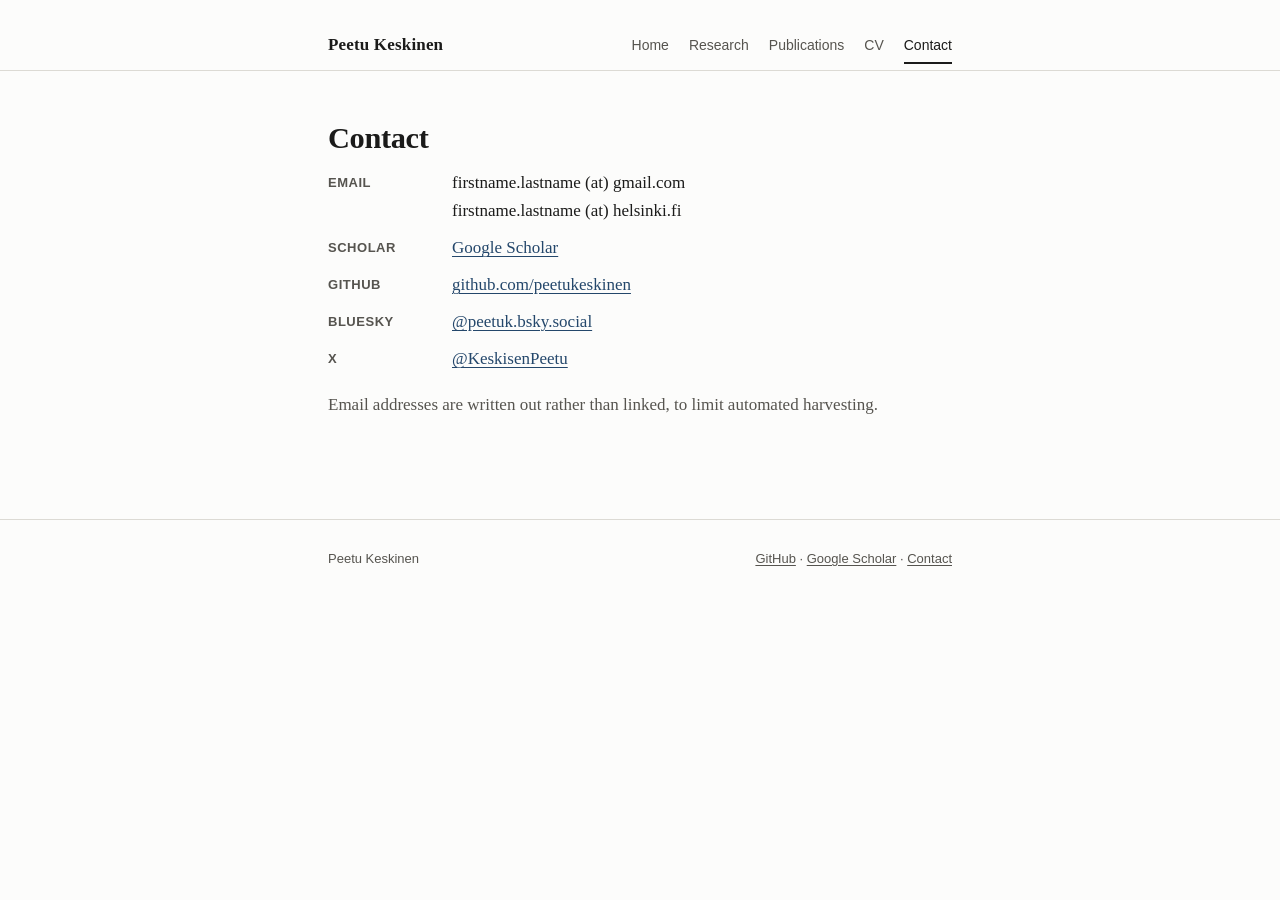
==== contact.html @ e897aae4 "Create personal academic GitHub Pages site Static HTML/CSS site with Home, Research, Publications, C" ====
<!DOCTYPE html>
<html lang="en">
<head>
<meta charset="utf-8">
<meta name="viewport" content="width=device-width, initial-scale=1">
<title>Contact — Peetu Keskinen</title>
<meta name="description" content="Contact details and academic profiles for Peetu Keskinen, economist and doctoral researcher in economics.">
<meta name="author" content="Peetu Keskinen">
<link rel="canonical" href="https://peetukeskinen.github.io/contact.html">
<link rel="icon" href="assets/favicon.svg" type="image/svg+xml">
<link rel="stylesheet" href="css/style.css">
</head>
<body>

<a class="skip-link" href="#main">Skip to main content</a>

<header class="site-header">
  <div class="container">
    <p class="site-title"><a href="index.html">Peetu Keskinen</a></p>
    <nav class="site-nav" aria-label="Main">
      <ul>
        <li><a href="index.html">Home</a></li>
        <li><a href="research.html">Research</a></li>
        <li><a href="publications.html">Publications</a></li>
        <li><a href="cv.html">CV</a></li>
        <li><a href="contact.html" aria-current="page">Contact</a></li>
      </ul>
    </nav>
  </div>
</header>

<main id="main">
  <div class="container">

    <h1>Contact</h1>

    <dl class="facts">
      <dt>Email</dt>
      <dd>
        firstname.lastname (at) gmail.com<br>
        firstname.lastname (at) helsinki.fi
      </dd>

      <dt>Scholar</dt>
      <dd><a href="https://scholar.google.com/citations?user=zKnmVV0AAAAJ">Google Scholar</a></dd>

      <dt>GitHub</dt>
      <dd><a href="https://github.com/peetukeskinen">github.com/peetukeskinen</a></dd>

      <dt>Bluesky</dt>
      <dd><a href="https://bsky.app/profile/peetuk.bsky.social">@peetuk.bsky.social</a></dd>

      <dt>X</dt>
      <dd><a href="https://x.com/KeskisenPeetu">@KeskisenPeetu</a></dd>
    </dl>

    <p class="page-intro">
      Email addresses are written out rather than linked, to limit automated harvesting.
    </p>

  </div>
</main>

<footer class="site-footer">
  <div class="container">
    <p>Peetu Keskinen</p>
    <p>
      <a href="https://github.com/peetukeskinen">GitHub</a> ·
      <a href="https://scholar.google.com/citations?user=zKnmVV0AAAAJ">Google Scholar</a> ·
      <a href="contact.html">Contact</a>
    </p>
  </div>
</footer>

</body>
</html>
---- css/style.css ----
/* ==========================================================================
   Peetu Keskinen — personal academic site
   Single stylesheet. No build step, no dependencies.

   Contents
     1. Tokens
     2. Base & typography
     3. Layout
     4. Header & navigation
     5. Footer
     6. Prose components (lead, definition rows, notes)
     7. Research entries      -> .entry  (reusable project pattern)
     8. Publication lists     -> .biblio (reusable bibliography pattern)
     9. Utilities
    10. Responsive adjustments
    11. Print
   ========================================================================== */


/* 1. Tokens ---------------------------------------------------------------- */

:root {
  /* Neutral, warm-grey palette. Body text on background is ~15.8:1. */
  --bg:            #fcfcfb;
  --bg-inset:      #f4f3f0;
  --ink:           #1b1b1a;
  --ink-muted:     #56544f;   /* ~7.1:1 on --bg */
  --rule:          #dcdad4;
  --rule-strong:   #b9b6ae;
  --link:          #24476b;   /* ~8.4:1 on --bg */
  --link-hover:    #142c46;
  --focus:         #24476b;

  --serif: ui-serif, Georgia, "Iowan Old Style", "Times New Roman", Times, serif;
  --sans:  -apple-system, BlinkMacSystemFont, "Segoe UI", Helvetica, Arial, sans-serif;

  --measure:   42rem;   /* readable line length for prose            */
  --gutter:    1.5rem;
  --space-sm:  0.75rem;
  --space-md:  1.75rem;
  --space-lg:  3rem;
  --space-xl:  4.5rem;
}

@media (prefers-color-scheme: dark) {
  :root {
    --bg:          #16161a;
    --bg-inset:    #1e1e23;
    --ink:         #e8e6e1;
    --ink-muted:   #a9a69f;
    --rule:        #33333a;
    --rule-strong: #4c4c55;
    --link:        #9dbde0;
    --link-hover:  #c3d7ef;
    --focus:       #9dbde0;
  }
}


/* 2. Base & typography ----------------------------------------------------- */

*,
*::before,
*::after { box-sizing: border-box; }

html {
  -webkit-text-size-adjust: 100%;
  scroll-behavior: smooth;
}

@media (prefers-reduced-motion: reduce) {
  html { scroll-behavior: auto; }
  * { transition: none !important; }
}

body {
  margin: 0;
  background: var(--bg);
  color: var(--ink);
  font-family: var(--serif);
  font-size: 1.0625rem;      /* 17px */
  line-height: 1.65;
  font-kerning: normal;
  text-rendering: optimizeLegibility;
  -webkit-font-smoothing: antialiased;
}

h1, h2, h3, h4 {
  font-weight: 600;
  line-height: 1.25;
  margin: 0 0 var(--space-sm);
  text-wrap: balance;
}

h1 {
  font-size: 1.9rem;
  letter-spacing: -0.012em;
}

h2 {
  font-size: 1.25rem;
  margin-top: var(--space-lg);
  padding-bottom: 0.4rem;
  border-bottom: 1px solid var(--rule);
}

h3 {
  font-size: 1.0625rem;
  margin-top: var(--space-md);
}

/* Small-caps section labels, used sparingly. */
.eyebrow {
  font-family: var(--sans);
  font-size: 0.75rem;
  font-weight: 600;
  letter-spacing: 0.09em;
  text-transform: uppercase;
  color: var(--ink-muted);
  margin: 0 0 var(--space-sm);
}

p { margin: 0 0 1.05em; }

a {
  color: var(--link);
  text-decoration: underline;
  text-decoration-thickness: 1px;
  text-underline-offset: 0.16em;
  transition: color 0.12s ease;
}

a:hover { color: var(--link-hover); text-decoration-thickness: 2px; }

a:focus-visible {
  outline: 2px solid var(--focus);
  outline-offset: 2px;
  border-radius: 2px;
}

:where(ul, ol) { padding-left: 1.25rem; margin: 0 0 1.05em; }
li { margin-bottom: 0.35em; }

hr {
  border: 0;
  border-top: 1px solid var(--rule);
  margin: var(--space-lg) 0;
}

abbr[title] { text-decoration: none; border-bottom: 1px dotted var(--rule-strong); }

code {
  font-family: ui-monospace, SFMono-Regular, Menlo, Consolas, monospace;
  font-size: 0.875em;
  background: var(--bg-inset);
  padding: 0.1em 0.35em;
  border-radius: 3px;
}


/* 3. Layout ---------------------------------------------------------------- */

.container {
  width: 100%;
  max-width: var(--measure);
  margin-inline: auto;
  padding-inline: var(--gutter);
}

main { padding-block: var(--space-lg) var(--space-xl); }

section + section { margin-top: var(--space-lg); }

/* Visible only to keyboard users, on focus. */
.skip-link {
  position: absolute;
  left: -9999px;
  top: 0;
  background: var(--ink);
  color: var(--bg);
  padding: 0.6rem 1rem;
  font-family: var(--sans);
  font-size: 0.875rem;
  text-decoration: none;
  z-index: 10;
}

.skip-link:focus {
  left: 0.5rem;
  top: 0.5rem;
}


/* 4. Header & navigation --------------------------------------------------- */

.site-header {
  border-bottom: 1px solid var(--rule);
  padding-block: var(--space-md) 0;
}

.site-header .container {
  display: flex;
  flex-wrap: wrap;
  align-items: baseline;
  justify-content: space-between;
  gap: 0.5rem var(--space-md);
}

.site-title {
  font-family: var(--serif);
  font-size: 1.0625rem;
  font-weight: 600;
  letter-spacing: 0.01em;
  margin: 0;
}

.site-title a {
  color: var(--ink);
  text-decoration: none;
}

.site-title a:hover { color: var(--link); }

.site-nav ul {
  display: flex;
  flex-wrap: wrap;
  gap: 0 1.25rem;
  list-style: none;
  margin: 0;
  padding: 0;
}

.site-nav a {
  display: inline-block;
  font-family: var(--sans);
  font-size: 0.875rem;
  color: var(--ink-muted);
  text-decoration: none;
  padding: 0.35rem 0;
  border-bottom: 2px solid transparent;
}

.site-nav a:hover { color: var(--ink); border-bottom-color: var(--rule-strong); }

/* Current page: marked with aria-current="page" in the HTML. */
.site-nav a[aria-current="page"] {
  color: var(--ink);
  border-bottom-color: var(--ink);
}


/* 5. Footer ---------------------------------------------------------------- */

.site-footer {
  border-top: 1px solid var(--rule);
  padding-block: var(--space-md);
  font-family: var(--sans);
  font-size: 0.8125rem;
  color: var(--ink-muted);
}

.site-footer .container {
  display: flex;
  flex-wrap: wrap;
  gap: 0.4rem 1.25rem;
  justify-content: space-between;
}

.site-footer p { margin: 0; }
.site-footer a { color: var(--ink-muted); }
.site-footer a:hover { color: var(--link); }


/* 6. Prose components ------------------------------------------------------ */

/* Opening paragraph on the homepage. */
.lead {
  font-size: 1.1875rem;
  line-height: 1.6;
}

.page-intro {
  color: var(--ink-muted);
  margin-bottom: var(--space-md);
}

/* Name block on the homepage: restrained, no hero graphic. */
.identity { margin-bottom: var(--space-md); }

.identity h1 {
  font-size: 2.15rem;
  margin-bottom: 0.3rem;
}

.identity .role {
  font-family: var(--sans);
  font-size: 0.9375rem;
  letter-spacing: 0.02em;
  color: var(--ink-muted);
  margin: 0;
}

/* Label/value rows — used for contact details and CV facts. */
.facts {
  display: grid;
  grid-template-columns: minmax(6.5rem, max-content) 1fr;
  gap: 0.55rem 1.25rem;
  margin: 0 0 1.05em;
}

.facts dt {
  font-family: var(--sans);
  font-size: 0.8125rem;
  font-weight: 600;
  letter-spacing: 0.04em;
  text-transform: uppercase;
  color: var(--ink-muted);
  padding-top: 0.22em;
}

.facts dd { margin: 0; }

/* Placeholder / status note. Deliberately plain, never styled as content. */
.note {
  border-left: 3px solid var(--rule-strong);
  background: var(--bg-inset);
  padding: 0.85rem 1.1rem;
  margin: 0 0 1.05em;
  font-size: 0.9375rem;
  color: var(--ink-muted);
}

.note :last-child { margin-bottom: 0; }


/* 7. Research entries ------------------------------------------------------
   Reusable pattern for a paper or project. Every part below the title is
   optional — drop the elements you do not have and the layout still holds.

   <article class="entry">
     <h3 class="entry-title">Title</h3>            (or wrap in <a> when linked)
     <p class="entry-meta">
       <span class="entry-authors">with A and B</span>
       <span class="entry-status">Work in progress</span>
     </p>
     <p class="entry-abstract">Short abstract.</p>
     <ul class="entry-links">
       <li><a href="papers/x.pdf">PDF</a></li>
       <li><a href="...">Code</a></li>
       <li><a href="...">Replication files</a></li>
     </ul>
   </article>
   -------------------------------------------------------------------------- */

.entry {
  padding-top: var(--space-md);
  border-top: 1px solid var(--rule);
}

.entry:first-of-type { border-top: 0; padding-top: 0; }

.entry-title {
  font-size: 1.0625rem;
  margin: 0 0 0.35rem;
}

.entry-title a { color: var(--ink); text-decoration-color: var(--rule-strong); }
.entry-title a:hover { color: var(--link); }

.entry-meta {
  display: flex;
  flex-wrap: wrap;
  align-items: baseline;
  gap: 0.4rem 0.75rem;
  font-family: var(--sans);
  font-size: 0.8125rem;
  color: var(--ink-muted);
  margin: 0 0 0.6rem;
}

.entry-authors { font-style: normal; }

/* Status marker. A hairline outline, not a coloured pill. */
.entry-status {
  font-size: 0.6875rem;
  font-weight: 600;
  letter-spacing: 0.07em;
  text-transform: uppercase;
  color: var(--ink-muted);
  border: 1px solid var(--rule-strong);
  border-radius: 2px;
  padding: 0.1rem 0.42rem;
  white-space: nowrap;
}

.entry-abstract { margin-bottom: 0.7rem; }

.entry-links {
  display: flex;
  flex-wrap: wrap;
  gap: 0.35rem 1rem;
  list-style: none;
  margin: 0;
  padding: 0;
  font-family: var(--sans);
  font-size: 0.8125rem;
}

.entry-links li { margin: 0; }

.entry-links a {
  text-decoration: none;
  border-bottom: 1px solid var(--rule-strong);
  padding-bottom: 1px;
}

.entry-links a:hover { border-bottom-color: currentColor; }

/* Marks a resource that is announced but not yet available. */
.entry-links .pending {
  color: var(--ink-muted);
  border-bottom: 1px dotted var(--rule-strong);
  cursor: default;
}

.entry + .entry { margin-top: var(--space-md); }


/* 8. Bibliography ----------------------------------------------------------
   <ul class="biblio">
     <li class="biblio-item">
       <span class="biblio-title">Title</span>
       <span class="biblio-year">(2024)</span>
       <span class="biblio-authors">with A and B</span>
       <span class="biblio-outlet">Outlet</span>
       <span class="biblio-links"><a href="...">Link</a></span>
     </li>
   </ul>
   -------------------------------------------------------------------------- */

.biblio {
  list-style: none;
  margin: 0 0 1.05em;
  padding: 0;
}

.biblio-item {
  margin: 0 0 1.15rem;
  padding-left: 1.35rem;
  text-indent: -1.35rem;   /* hanging indent, as in a reference list */
}

.biblio-item > * { text-indent: 0; }

.biblio-title { font-weight: 600; }

.biblio-year { color: var(--ink-muted); }

.biblio-authors,
.biblio-outlet {
  display: block;
  font-family: var(--sans);
  font-size: 0.8125rem;
  color: var(--ink-muted);
  margin-top: 0.15rem;
}

.biblio-links {
  display: block;
  font-family: var(--sans);
  font-size: 0.8125rem;
  margin-top: 0.2rem;
  overflow-wrap: anywhere;
}


/* 9. Utilities ------------------------------------------------------------- */

.visually-hidden {
  position: absolute;
  width: 1px;
  height: 1px;
  margin: -1px;
  padding: 0;
  overflow: hidden;
  clip: rect(0 0 0 0);
  clip-path: inset(50%);
  white-space: nowrap;
}

.stack-tight > * + * { margin-top: 0.35rem; }

/* Compact list for teaching, grants, CV lines. */
.plain-list {
  list-style: none;
  margin: 0 0 1.05em;
  padding: 0;
}

.plain-list li {
  margin-bottom: 0.55rem;
  padding-bottom: 0.55rem;
  border-bottom: 1px solid var(--rule);
}

.plain-list li:last-child { border-bottom: 0; }

.plain-list .meta {
  display: block;
  font-family: var(--sans);
  font-size: 0.8125rem;
  color: var(--ink-muted);
}


/* 10. Responsive ----------------------------------------------------------- */

@media (max-width: 34rem) {
  :root { --gutter: 1.15rem; }

  body { font-size: 1rem; }

  .identity h1 { font-size: 1.75rem; }
  h1 { font-size: 1.6rem; }
  .lead { font-size: 1.0625rem; }

  .site-header .container {
    flex-direction: column;
    align-items: flex-start;
    gap: 0.25rem;
  }

  .site-nav ul { gap: 0 1rem; }

  /* Stack label/value rows rather than squeezing two columns. */
  .facts { grid-template-columns: 1fr; gap: 0.15rem; }
  .facts dt { padding-top: 0.5rem; }

  .biblio-item { padding-left: 0; text-indent: 0; }
}


/* 11. Print ---------------------------------------------------------------- */

@media print {
  :root { --bg: #fff; --ink: #000; --ink-muted: #333; --link: #000; }
  .site-nav, .skip-link { display: none; }
  body { font-size: 11pt; }
  a { text-decoration: underline; }
  .entry, .biblio-item { break-inside: avoid; }
}
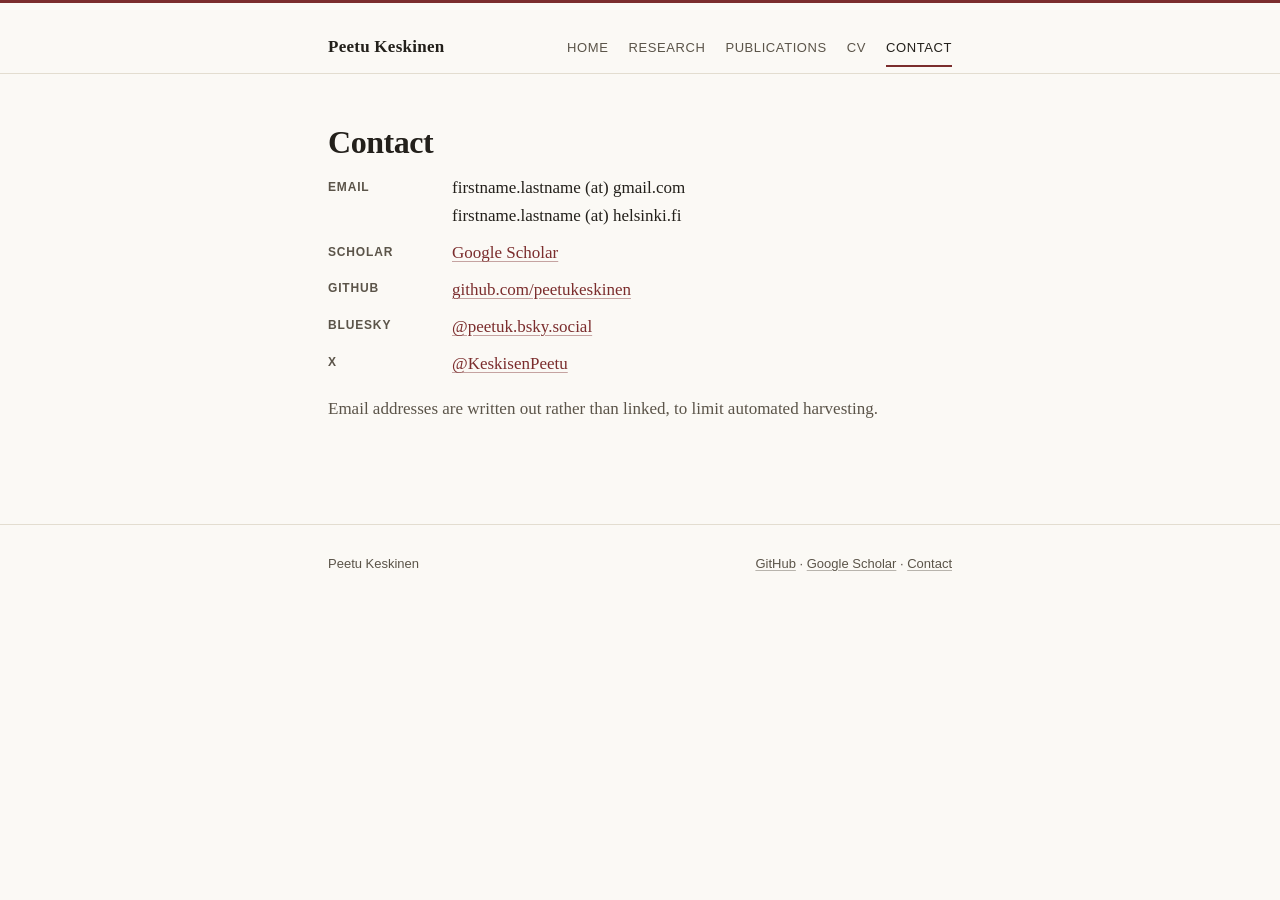
==== commit 1de211d7: "Add discovery basics: sitemap, robots, social cards, structured data Adds sitemap.xml and robots.txt" ====
--- a/contact.html
+++ b/contact.html
@@ -7,6 +7,18 @@
 <meta name="description" content="Contact details and academic profiles for Peetu Keskinen, economist and doctoral researcher in economics.">
 <meta name="author" content="Peetu Keskinen">
 <link rel="canonical" href="https://peetukeskinen.github.io/contact.html">
+<meta property="og:type" content="website">
+<meta property="og:site_name" content="Peetu Keskinen">
+<meta property="og:title" content="Contact — Peetu Keskinen">
+<meta property="og:description" content="Contact details and academic profiles for Peetu Keskinen, economist and doctoral researcher in economics.">
+<meta property="og:url" content="https://peetukeskinen.github.io/contact.html">
+<meta property="og:image" content="https://peetukeskinen.github.io/assets/portrait.jpg">
+<meta property="og:image:alt" content="Peetu Keskinen">
+<meta name="twitter:card" content="summary">
+<meta name="twitter:title" content="Contact — Peetu Keskinen">
+<meta name="twitter:description" content="Contact details and academic profiles for Peetu Keskinen, economist and doctoral researcher in economics.">
+<meta name="twitter:image" content="https://peetukeskinen.github.io/assets/portrait.jpg">
+
 <link rel="icon" href="assets/favicon.svg" type="image/svg+xml">
 <link rel="stylesheet" href="css/style.css">
 </head>
--- a/css/style.css
+++ b/css/style.css
@@ -8,7 +8,7 @@
      3. Layout
      4. Header & navigation
      5. Footer
-     6. Prose components (lead, definition rows, notes)
+     6. Prose components (identity, portrait, facts, notes)
      7. Research entries      -> .entry  (reusable project pattern)
      8. Publication lists     -> .biblio (reusable bibliography pattern)
      9. Utilities
@@ -20,16 +20,19 @@
 /* 1. Tokens ---------------------------------------------------------------- */
 
 :root {
-  /* Neutral, warm-grey palette. Body text on background is ~15.8:1. */
-  --bg:            #fcfcfb;
-  --bg-inset:      #f4f3f0;
-  --ink:           #1b1b1a;
-  --ink-muted:     #56544f;   /* ~7.1:1 on --bg */
-  --rule:          #dcdad4;
-  --rule-strong:   #b9b6ae;
-  --link:          #24476b;   /* ~8.4:1 on --bg */
-  --link-hover:    #142c46;
-  --focus:         #24476b;
+  /* Warm paper palette: cream ground, warm ink, muted oxblood accent.
+     Contrast on --bg: ink 15.4:1, muted 7.1:1, link 8.9:1 — all AAA.
+     --rule-strong is 3.1:1, the non-text threshold for borders. */
+  --bg:            #fbf9f5;
+  --bg-inset:      #f2eee5;
+  --ink:           #23201b;
+  --ink-muted:     #5b5449;
+  --rule:          #e3ddd0;
+  --rule-strong:   #978d79;
+  --link:          #7b2d2d;
+  --link-hover:    #5c1f1f;
+  --focus:         #7b2d2d;
+  --accent:        #7b2d2d;
 
   --serif: ui-serif, Georgia, "Iowan Old Style", "Times New Roman", Times, serif;
   --sans:  -apple-system, BlinkMacSystemFont, "Segoe UI", Helvetica, Arial, sans-serif;
@@ -44,15 +47,16 @@
 
 @media (prefers-color-scheme: dark) {
   :root {
-    --bg:          #16161a;
-    --bg-inset:    #1e1e23;
-    --ink:         #e8e6e1;
-    --ink-muted:   #a9a69f;
-    --rule:        #33333a;
-    --rule-strong: #4c4c55;
-    --link:        #9dbde0;
-    --link-hover:  #c3d7ef;
-    --focus:       #9dbde0;
+    --bg:          #1a1815;
+    --bg-inset:    #232019;
+    --ink:         #ece7dd;
+    --ink-muted:   #a9a294;
+    --rule:        #35312b;
+    --rule-strong: #6b6458;
+    --link:        #dda6a0;
+    --link-hover:  #f0c8c4;
+    --focus:       #dda6a0;
+    --accent:      #b3736c;
   }
 }
 
@@ -83,6 +87,13 @@
   font-kerning: normal;
   text-rendering: optimizeLegibility;
   -webkit-font-smoothing: antialiased;
+  border-top: 3px solid var(--accent);   /* single restrained accent */
+}
+
+::selection { background: #ecdcd6; color: #3a1616; }
+
+@media (prefers-color-scheme: dark) {
+  ::selection { background: #543430; color: #f7ebe8; }
 }
 
 h1, h2, h3, h4 {
@@ -93,23 +104,44 @@
 }
 
 h1 {
-  font-size: 1.9rem;
-  letter-spacing: -0.012em;
+  font-size: 2rem;
+  letter-spacing: -0.014em;
 }
 
 h2 {
-  font-size: 1.25rem;
-  margin-top: var(--space-lg);
-  padding-bottom: 0.4rem;
-  border-bottom: 1px solid var(--rule);
-}
+  font-size: 1.2rem;
+  letter-spacing: -0.004em;
+  margin-top: var(--space-xl);
+  padding-bottom: 0.45rem;
+  border-bottom: 1px solid var(--rule-strong);
+}
+
+/* Sections are numbered per page, as in a paper. Numbering is generated by
+   CSS, so adding, reordering or removing a <section> needs no renumbering. */
+main { counter-reset: section; }
+
+main h2 { counter-increment: section; }
+
+main h2::before {
+  content: counter(section) ".";
+  margin-right: 0.5rem;
+  color: var(--ink-muted);
+  font-variant-numeric: tabular-nums;
+  font-weight: 500;
+}
+
+/* First heading after a page intro should not push down as far. */
+h1 + h2,
+.page-intro + section h2 { margin-top: var(--space-lg); }
 
 h3 {
   font-size: 1.0625rem;
   margin-top: var(--space-md);
 }
 
-/* Small-caps section labels, used sparingly. */
+[id] { scroll-margin-top: 1.5rem; }
+
+/* Small-caps section label, used sparingly. */
 .eyebrow {
   font-family: var(--sans);
   font-size: 0.75rem;
@@ -120,17 +152,21 @@
   margin: 0 0 var(--space-sm);
 }
 
-p { margin: 0 0 1.05em; }
+p { margin: 0 0 1.05em; text-wrap: pretty; }
 
 a {
   color: var(--link);
   text-decoration: underline;
   text-decoration-thickness: 1px;
+  text-decoration-color: color-mix(in srgb, currentColor 42%, transparent);
   text-underline-offset: 0.16em;
-  transition: color 0.12s ease;
-}
-
-a:hover { color: var(--link-hover); text-decoration-thickness: 2px; }
+  transition: color 0.12s ease, text-decoration-color 0.12s ease;
+}
+
+a:hover {
+  color: var(--link-hover);
+  text-decoration-color: currentColor;
+}
 
 a:focus-visible {
   outline: 2px solid var(--focus);
@@ -169,9 +205,7 @@
 
 main { padding-block: var(--space-lg) var(--space-xl); }
 
-section + section { margin-top: var(--space-lg); }
-
-/* Visible only to keyboard users, on focus. */
+/* Skip link — visible only to keyboard users, on focus. */
 .skip-link {
   position: absolute;
   left: -9999px;
@@ -185,10 +219,7 @@
   z-index: 10;
 }
 
-.skip-link:focus {
-  left: 0.5rem;
-  top: 0.5rem;
-}
+.skip-link:focus { left: 0.5rem; top: 0.5rem; }
 
 
 /* 4. Header & navigation --------------------------------------------------- */
@@ -210,15 +241,11 @@
   font-family: var(--serif);
   font-size: 1.0625rem;
   font-weight: 600;
-  letter-spacing: 0.01em;
-  margin: 0;
-}
-
-.site-title a {
-  color: var(--ink);
-  text-decoration: none;
-}
-
+  letter-spacing: 0.015em;
+  margin: 0;
+}
+
+.site-title a { color: var(--ink); text-decoration: none; }
 .site-title a:hover { color: var(--link); }
 
 .site-nav ul {
@@ -233,10 +260,12 @@
 .site-nav a {
   display: inline-block;
   font-family: var(--sans);
-  font-size: 0.875rem;
+  font-size: 0.8125rem;
+  letter-spacing: 0.045em;
+  text-transform: uppercase;
   color: var(--ink-muted);
   text-decoration: none;
-  padding: 0.35rem 0;
+  padding: 0.4rem 0;
   border-bottom: 2px solid transparent;
 }
 
@@ -245,7 +274,7 @@
 /* Current page: marked with aria-current="page" in the HTML. */
 .site-nav a[aria-current="page"] {
   color: var(--ink);
-  border-bottom-color: var(--ink);
+  border-bottom-color: var(--accent);
 }
 
 
@@ -273,34 +302,54 @@
 
 /* 6. Prose components ------------------------------------------------------ */
 
-/* Opening paragraph on the homepage. */
-.lead {
-  font-size: 1.1875rem;
-  line-height: 1.6;
-}
-
-.page-intro {
-  color: var(--ink-muted);
+/* Homepage name block, with optional portrait alongside. */
+.identity {
+  display: flex;
+  flex-wrap: wrap;
+  align-items: center;
+  justify-content: space-between;
+  gap: var(--space-md);
   margin-bottom: var(--space-md);
 }
 
-/* Name block on the homepage: restrained, no hero graphic. */
-.identity { margin-bottom: var(--space-md); }
+.identity-text { flex: 1 1 15rem; }
 
 .identity h1 {
-  font-size: 2.15rem;
-  margin-bottom: 0.3rem;
+  font-size: 2.3rem;
+  margin-bottom: 0.35rem;
 }
 
 .identity .role {
   font-family: var(--sans);
-  font-size: 0.9375rem;
-  letter-spacing: 0.02em;
-  color: var(--ink-muted);
-  margin: 0;
-}
-
-/* Label/value rows — used for contact details and CV facts. */
+  font-size: 0.8125rem;
+  font-weight: 500;
+  letter-spacing: 0.1em;
+  text-transform: uppercase;
+  color: var(--ink-muted);
+  margin: 0;
+}
+
+/* Portrait. Hidden automatically until assets/portrait.jpg exists — see the
+   onerror attribute in index.html — so a missing file never shows as broken. */
+.portrait {
+  flex: 0 0 auto;
+  margin: 0;
+}
+
+.portrait img {
+  display: block;
+  width: 155px;
+  height: 155px;
+  object-fit: cover;
+  border-radius: 3px;
+  border: 1px solid var(--rule);
+}
+
+.lead { font-size: 1.15rem; line-height: 1.6; }
+
+.page-intro { color: var(--ink-muted); margin-bottom: var(--space-md); }
+
+/* Label/value rows — contact details, CV facts. */
 .facts {
   display: grid;
   grid-template-columns: minmax(6.5rem, max-content) 1fr;
@@ -310,12 +359,12 @@
 
 .facts dt {
   font-family: var(--sans);
-  font-size: 0.8125rem;
+  font-size: 0.75rem;
   font-weight: 600;
-  letter-spacing: 0.04em;
+  letter-spacing: 0.07em;
   text-transform: uppercase;
   color: var(--ink-muted);
-  padding-top: 0.22em;
+  padding-top: 0.3em;
 }
 
 .facts dd { margin: 0; }
@@ -361,7 +410,7 @@
 
 .entry-title {
   font-size: 1.0625rem;
-  margin: 0 0 0.35rem;
+  margin: 0 0 0.4rem;
 }
 
 .entry-title a { color: var(--ink); text-decoration-color: var(--rule-strong); }
@@ -378,18 +427,19 @@
   margin: 0 0 0.6rem;
 }
 
-.entry-authors { font-style: normal; }
-
-/* Status marker. A hairline outline, not a coloured pill. */
+/* Status marker. A hairline outline, not a coloured pill.
+   Always sits on its own line inside .entry-meta — on research entries and,
+   in the same form, on CV items. */
 .entry-status {
+  font-family: var(--sans);
   font-size: 0.6875rem;
   font-weight: 600;
-  letter-spacing: 0.07em;
+  letter-spacing: 0.08em;
   text-transform: uppercase;
   color: var(--ink-muted);
   border: 1px solid var(--rule-strong);
   border-radius: 2px;
-  padding: 0.1rem 0.42rem;
+  padding: 0.12rem 0.45rem;
   white-space: nowrap;
 }
 
@@ -427,51 +477,106 @@
 
 
 /* 8. Bibliography ----------------------------------------------------------
-   <ul class="biblio">
-     <li class="biblio-item">
+   One entry = one <li class="biblio-item">, separated by a hairline rule so
+   it is always clear where an entry starts and ends.
+
+   Line 1 (.biblio-head)  title .................................... year
+   Line 2 (.biblio-meta)  coauthors · outlet
+   Line 3 (.biblio-links) links
+
+   <li class="biblio-item">
+     <p class="biblio-head">
        <span class="biblio-title">Title</span>
-       <span class="biblio-year">(2024)</span>
-       <span class="biblio-authors">with A and B</span>
-       <span class="biblio-outlet">Outlet</span>
-       <span class="biblio-links"><a href="...">Link</a></span>
-     </li>
-   </ul>
+       <span class="biblio-year">2026</span>
+     </p>
+     <p class="biblio-meta">
+       <span class="biblio-authors">with A and B</span><span class="biblio-outlet">Series 1/2026</span>
+     </p>
+     <p class="biblio-links"><a href="…">link</a></p>
+   </li>
+
+   Omit .biblio-meta entirely when there are neither coauthors nor an outlet.
+   The separating "·" is inserted by CSS only when both spans are present.
    -------------------------------------------------------------------------- */
 
+/* An <ol>, numbered 1..n within each section. The counter is generated, so
+   inserting an entry renumbers the rest automatically. */
 .biblio {
   list-style: none;
-  margin: 0 0 1.05em;
+  counter-reset: bib;
+  margin: 0;
   padding: 0;
 }
 
 .biblio-item {
-  margin: 0 0 1.15rem;
-  padding-left: 1.35rem;
-  text-indent: -1.35rem;   /* hanging indent, as in a reference list */
-}
-
-.biblio-item > * { text-indent: 0; }
+  counter-increment: bib;
+  display: grid;
+  grid-template-columns: 2.1rem 1fr;
+  align-items: baseline;
+  margin: 0;
+  padding: 1.05rem 0;
+  border-bottom: 1px solid var(--rule);
+}
+
+.biblio-item::before {
+  content: counter(bib) ".";
+  grid-column: 1;
+  font-family: var(--sans);
+  font-size: 0.8125rem;
+  font-variant-numeric: tabular-nums;
+  color: var(--ink-muted);
+}
+
+/* Everything else sits in the second column, under the title. */
+.biblio-head,
+.biblio-meta,
+.biblio-links { grid-column: 2; }
+
+.biblio-item:first-child { padding-top: 0.5rem; }
+.biblio-item:last-child  { border-bottom: 0; }
+
+.biblio-head {
+  display: flex;
+  align-items: baseline;
+  justify-content: space-between;
+  gap: 0.5rem 1.25rem;
+  margin: 0 0 0.25rem;
+}
 
 .biblio-title { font-weight: 600; }
 
-.biblio-year { color: var(--ink-muted); }
-
-.biblio-authors,
-.biblio-outlet {
-  display: block;
-  font-family: var(--sans);
-  font-size: 0.8125rem;
-  color: var(--ink-muted);
-  margin-top: 0.15rem;
+.biblio-year {
+  flex: 0 0 auto;
+  font-family: var(--sans);
+  font-size: 0.8125rem;
+  font-variant-numeric: tabular-nums;
+  color: var(--ink-muted);
+}
+
+.biblio-meta {
+  font-family: var(--sans);
+  font-size: 0.8125rem;
+  line-height: 1.5;
+  color: var(--ink-muted);
+  margin: 0 0 0.25rem;
+}
+
+/* Separator appears only when coauthors are followed by an outlet. */
+.biblio-authors + .biblio-outlet::before {
+  content: " · ";
+  color: var(--rule-strong);
 }
 
 .biblio-links {
-  display: block;
-  font-family: var(--sans);
-  font-size: 0.8125rem;
-  margin-top: 0.2rem;
+  font-family: var(--sans);
+  font-size: 0.8125rem;
+  margin: 0;
   overflow-wrap: anywhere;
 }
+
+/* A title that is itself the link (used for short policy writing). */
+.biblio-title a { color: var(--ink); }
+.biblio-title a:hover { color: var(--link); }
 
 
 /* 9. Utilities ------------------------------------------------------------- */
@@ -488,40 +593,69 @@
   white-space: nowrap;
 }
 
-.stack-tight > * + * { margin-top: 0.35rem; }
-
-/* Compact list for teaching, grants, CV lines. */
-.plain-list {
+/* CV list with the dates in a left-hand gutter, so institutions and periods
+   line up vertically as in a traditional academic CV.
+
+   <ul class="timeline">
+     <li>
+       <span class="when">Jun 2023 –</span>
+       <div class="what">
+         Economist
+         <span class="meta">The National Audit Office of Finland</span>
+       </div>
+     </li>
+   </ul>
+   -------------------------------------------------------------------------- */
+
+.timeline {
   list-style: none;
   margin: 0 0 1.05em;
   padding: 0;
 }
 
-.plain-list li {
-  margin-bottom: 0.55rem;
-  padding-bottom: 0.55rem;
+.timeline li {
+  display: grid;
+  grid-template-columns: 9rem 1fr;
+  column-gap: 1.25rem;
+  margin-bottom: 0;
+  padding: 0.75rem 0;
   border-bottom: 1px solid var(--rule);
 }
 
-.plain-list li:last-child { border-bottom: 0; }
-
-.plain-list .meta {
+.timeline li:last-child { border-bottom: 0; }
+
+.timeline .when {
+  font-family: var(--sans);
+  font-size: 0.8125rem;
+  font-variant-numeric: tabular-nums;
+  color: var(--ink-muted);
+  padding-top: 0.22em;
+}
+
+.timeline .meta {
   display: block;
   font-family: var(--sans);
   font-size: 0.8125rem;
   color: var(--ink-muted);
-}
+  margin-top: 0.1rem;
+}
+
+/* Status marker inside a CV item, spaced to match a research entry. */
+.timeline .entry-meta { margin: 0.35rem 0 0.3rem; }
+
+/* Status marker directly under a section heading. */
+h2 + .entry-meta { margin-top: 0.9rem; }
 
 
 /* 10. Responsive ----------------------------------------------------------- */
 
 @media (max-width: 34rem) {
-  :root { --gutter: 1.15rem; }
+  :root { --gutter: 1.15rem; --space-xl: 3.25rem; }
 
   body { font-size: 1rem; }
 
-  .identity h1 { font-size: 1.75rem; }
   h1 { font-size: 1.6rem; }
+  .identity h1 { font-size: 1.8rem; }
   .lead { font-size: 1.0625rem; }
 
   .site-header .container {
@@ -530,13 +664,27 @@
     gap: 0.25rem;
   }
 
-  .site-nav ul { gap: 0 1rem; }
+  .site-nav ul { gap: 0 0.9rem; }
+
+  /* Portrait above the name on narrow screens. */
+  .identity { gap: var(--space-sm); }
+  .portrait { order: -1; }
+  .portrait img { width: 118px; height: 118px; }
 
   /* Stack label/value rows rather than squeezing two columns. */
   .facts { grid-template-columns: 1fr; gap: 0.15rem; }
-  .facts dt { padding-top: 0.5rem; }
-
-  .biblio-item { padding-left: 0; text-indent: 0; }
+  .facts dt { padding-top: 0.55rem; }
+
+  /* Year drops under the title rather than stranding it on a line of its own. */
+  .biblio-head { display: block; }
+  .biblio-year { display: inline; margin-left: 0.35rem; }
+
+  /* Narrower number gutter. */
+  .biblio-item { grid-template-columns: 1.6rem 1fr; }
+
+  /* Dates move above the entry instead of squeezing into a gutter. */
+  .timeline li { grid-template-columns: 1fr; }
+  .timeline .when { padding-top: 0; margin-bottom: 0.2rem; }
 }
 
 
@@ -544,8 +692,8 @@
 
 @media print {
   :root { --bg: #fff; --ink: #000; --ink-muted: #333; --link: #000; }
-  .site-nav, .skip-link { display: none; }
-  body { font-size: 11pt; }
+  body { border-top: 0; font-size: 11pt; }
+  .site-nav, .skip-link, .portrait { display: none; }
   a { text-decoration: underline; }
   .entry, .biblio-item { break-inside: avoid; }
 }
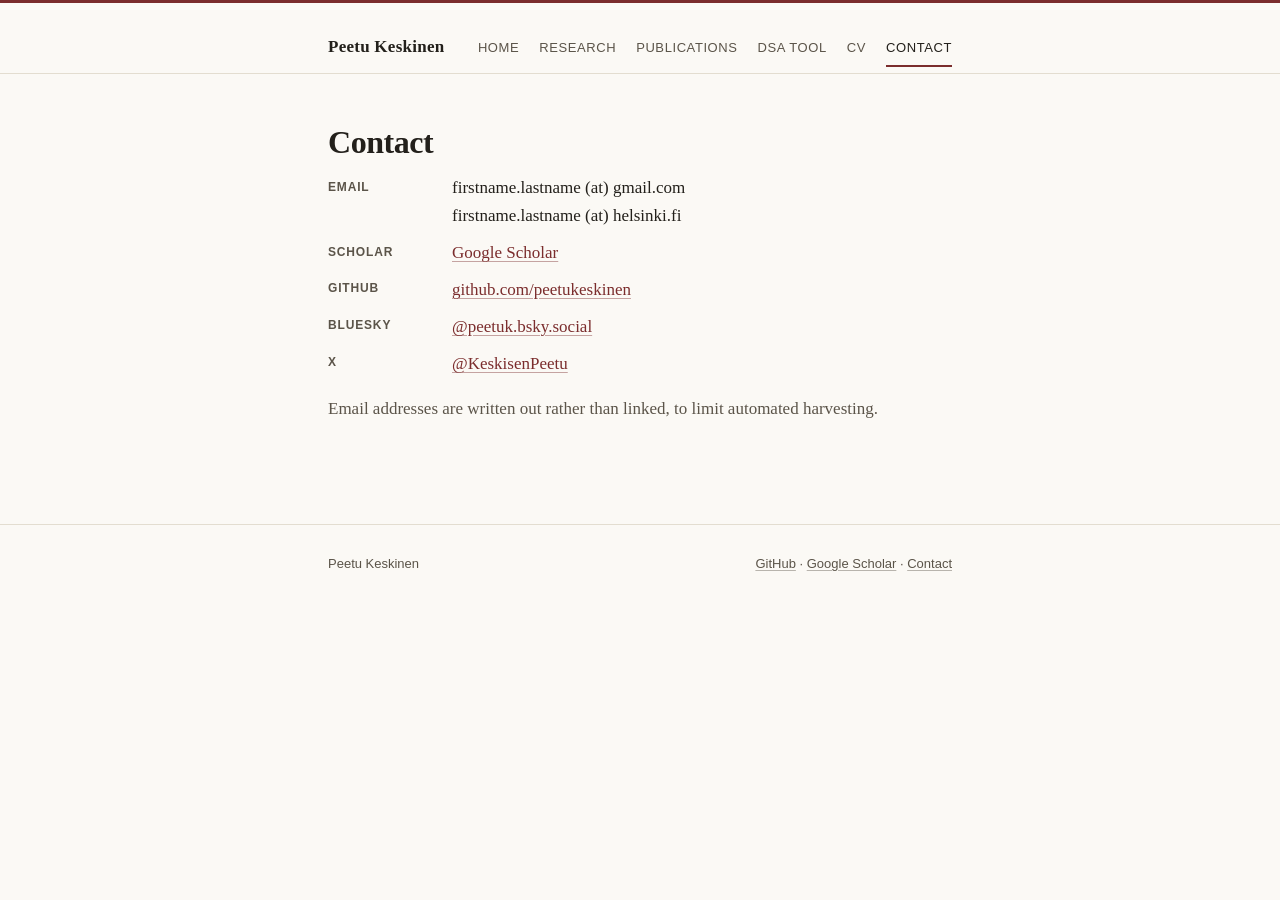
==== commit 8bfe3212: "Add an in-browser DSA calculator under a DSA tool tab Ports the DSA 5.1 MATLAB tool (github.com/peet" ====
--- a/contact.html
+++ b/contact.html
@@ -34,6 +34,7 @@
         <li><a href="index.html">Home</a></li>
         <li><a href="research.html">Research</a></li>
         <li><a href="publications.html">Publications</a></li>
+        <li><a href="dsa.html">DSA tool</a></li>
         <li><a href="cv.html">CV</a></li>
         <li><a href="contact.html" aria-current="page">Contact</a></li>
       </ul>
--- a/css/style.css
+++ b/css/style.css
@@ -13,7 +13,8 @@
      8. Publication lists     -> .biblio (reusable bibliography pattern)
      9. Utilities
     10. Responsive adjustments
-    11. Print
+    11. DSA calculator       -> dsa.html
+    12. Print
    ========================================================================== */
 
 
@@ -688,7 +689,277 @@
 }
 
 
-/* 11. Print ---------------------------------------------------------------- */
+/* 11. DSA calculator -------------------------------------------------------
+   Used only by dsa.html. The page is wider than the prose measure because it
+   carries a chart and two tables; everything else follows the site tokens, so
+   the calculator inherits light and dark mode without its own palette.
+   -------------------------------------------------------------------------- */
+
+:root {
+  --dsa-line:        var(--accent);   /* the path under the plan   */
+  --dsa-muted-line:  #8c8474;         /* the no-consolidation path */
+  --dsa-alt1:        #3f6b7d;         /* lower SPB                 */
+  --dsa-alt2:        #8a6d1f;         /* adverse r-g               */
+  --dsa-alt3:        #5a5a8a;         /* financial stress          */
+  --dsa-grid:        var(--rule);
+  --dsa-axis:        var(--rule-strong);
+  --dsa-band:        var(--accent);
+  --dsa-shade:       color-mix(in srgb, var(--rule) 45%, transparent);
+}
+
+@media (prefers-color-scheme: dark) {
+  :root {
+    --dsa-muted-line: #8f8677;
+    --dsa-alt1:       #7fb3c4;
+    --dsa-alt2:       #cba85a;
+    --dsa-alt3:       #9a9ad0;
+    --dsa-band:       #c98a84;
+  }
+}
+
+/* Wider container for the calculator page only. */
+.container-wide { max-width: 56rem; }
+
+/* --- controls ------------------------------------------------------------ */
+
+.dsa-form {
+  display: grid;
+  grid-template-columns: repeat(auto-fit, minmax(17rem, 1fr));
+  gap: var(--space-md);
+  align-items: start;
+  margin-bottom: var(--space-md);
+}
+
+.dsa-fieldset {
+  border: 1px solid var(--rule);
+  border-radius: 3px;
+  padding: 0.9rem 1.1rem 1.1rem;
+  margin: 0;
+  min-width: 0;
+}
+
+.dsa-fieldset legend {
+  font-family: var(--sans);
+  font-size: 0.75rem;
+  font-weight: 600;
+  letter-spacing: 0.09em;
+  text-transform: uppercase;
+  color: var(--ink-muted);
+  padding-inline: 0.4rem;
+}
+
+.dsa-control { margin-bottom: 1rem; }
+.dsa-control:last-child { margin-bottom: 0; }
+
+.dsa-control label,
+.dsa-radios label,
+.dsa-checks label {
+  font-family: var(--sans);
+  font-size: 0.875rem;
+  line-height: 1.45;
+}
+
+.dsa-control > label { display: block; margin-bottom: 0.15rem; }
+
+.dsa-control input[type="range"] {
+  width: 100%;
+  accent-color: var(--accent);
+  margin: 0.2rem 0 0.1rem;
+}
+
+.dsa-control select {
+  font-family: var(--sans);
+  font-size: 0.875rem;
+  padding: 0.3rem 0.4rem;
+  width: 100%;
+  background: var(--bg);
+  color: var(--ink);
+  border: 1px solid var(--rule-strong);
+  border-radius: 3px;
+}
+
+.dsa-control output {
+  display: block;
+  font-family: var(--sans);
+  font-size: 0.875rem;
+  font-variant-numeric: tabular-nums;
+  color: var(--ink);
+}
+
+.dsa-radios,
+.dsa-checks { display: flex; flex-direction: column; gap: 0.35rem; }
+
+.dsa-radios input,
+.dsa-checks input { accent-color: var(--accent); margin-right: 0.4rem; }
+
+.dsa-hint {
+  font-family: var(--sans);
+  font-size: 0.8125rem;
+  line-height: 1.5;
+  color: var(--ink-muted);
+  margin: 0.4rem 0 0;
+}
+
+.dsa-advanced {
+  grid-column: 1 / -1;
+  border: 1px solid var(--rule);
+  border-radius: 3px;
+  padding: 0.6rem 1.1rem;
+}
+
+.dsa-advanced summary {
+  font-family: var(--sans);
+  font-size: 0.8125rem;
+  letter-spacing: 0.045em;
+  text-transform: uppercase;
+  color: var(--ink-muted);
+  cursor: pointer;
+}
+
+.dsa-advanced[open] summary { margin-bottom: 0.9rem; }
+
+.dsa-advanced .dsa-control { max-width: 24rem; }
+
+.dsa-button {
+  font-family: var(--sans);
+  font-size: 0.8125rem;
+  letter-spacing: 0.045em;
+  text-transform: uppercase;
+  color: var(--ink);
+  background: var(--bg-inset);
+  border: 1px solid var(--rule-strong);
+  border-radius: 3px;
+  padding: 0.45rem 0.9rem;
+  cursor: pointer;
+}
+
+.dsa-button:hover { border-color: var(--accent); color: var(--accent); }
+
+/* --- headline result ------------------------------------------------------ */
+
+.dsa-headline {
+  background: var(--bg-inset);
+  border-left: 3px solid var(--accent);
+  padding: 1.1rem 1.3rem;
+  margin-bottom: var(--space-md);
+}
+
+.dsa-figure {
+  font-size: 3rem;
+  line-height: 1;
+  font-weight: 600;
+  font-variant-numeric: tabular-nums;
+  margin: 0;
+}
+
+.dsa-figure-unit {
+  font-family: var(--sans);
+  font-size: 0.8125rem;
+  letter-spacing: 0.04em;
+  text-transform: uppercase;
+  color: var(--ink-muted);
+  margin: 0.3rem 0 0.7rem;
+}
+
+.dsa-figure-note {
+  font-family: var(--sans);
+  font-size: 0.875rem;
+  line-height: 1.6;
+  margin: 0;
+}
+
+/* --- chart ---------------------------------------------------------------- */
+
+.dsa-chart svg { width: 100%; height: auto; display: block; }
+
+.dsa-chart-tick {
+  font-family: var(--sans);
+  font-size: 11px;
+  fill: var(--ink-muted);
+}
+
+.dsa-chart-note {
+  font-family: var(--sans);
+  font-size: 10px;
+  letter-spacing: 0.08em;
+  text-transform: uppercase;
+  fill: var(--ink-muted);
+}
+
+.dsa-legend {
+  display: flex;
+  flex-wrap: wrap;
+  gap: 0.2rem 1.1rem;
+  list-style: none;
+  padding: 0;
+  margin: 0.4rem 0 0.6rem;
+  font-family: var(--sans);
+  font-size: 0.8125rem;
+  color: var(--ink-muted);
+}
+
+.dsa-legend li { margin: 0; }
+
+.dsa-key {
+  display: inline-block;
+  width: 0.7rem;
+  height: 0.7rem;
+  border-radius: 2px;
+  margin-right: 0.35rem;
+  vertical-align: baseline;
+}
+
+.dsa-key-band { background: var(--dsa-band); opacity: 0.35; }
+
+.dsa-readout,
+.dsa-status {
+  font-family: var(--sans);
+  font-size: 0.8125rem;
+  color: var(--ink-muted);
+  min-height: 1.4em;
+  margin: 0.2rem 0 0;
+}
+
+/* --- tables --------------------------------------------------------------- */
+
+.dsa-table {
+  width: 100%;
+  border-collapse: collapse;
+  font-family: var(--sans);
+  font-size: 0.875rem;
+  font-variant-numeric: tabular-nums;
+  margin: var(--space-md) 0 0;
+}
+
+.dsa-table caption {
+  text-align: left;
+  font-size: 0.8125rem;
+  color: var(--ink-muted);
+  padding-bottom: 0.45rem;
+}
+
+.dsa-table th,
+.dsa-table td {
+  text-align: left;
+  padding: 0.4rem 0.6rem 0.4rem 0;
+  border-bottom: 1px solid var(--rule);
+}
+
+.dsa-table thead th {
+  font-weight: 600;
+  color: var(--ink-muted);
+  border-bottom: 1px solid var(--rule-strong);
+}
+
+.dsa-table tbody th { font-weight: 500; }
+
+@media (max-width: 34rem) {
+  .dsa-figure { font-size: 2.4rem; }
+  .dsa-table { font-size: 0.8125rem; }
+}
+
+
+/* 12. Print ---------------------------------------------------------------- */
 
 @media print {
   :root { --bg: #fff; --ink: #000; --ink-muted: #333; --link: #000; }
@@ -696,4 +967,9 @@
   .site-nav, .skip-link, .portrait { display: none; }
   a { text-decoration: underline; }
   .entry, .biblio-item { break-inside: avoid; }
-}
+
+  /* On paper the controls are dead weight; the result and chart are not. */
+  .dsa-form, .dsa-button, .dsa-status, .dsa-readout { display: none; }
+  .dsa-headline { border-left-color: #000; }
+  .dsa-chart, .dsa-table { break-inside: avoid; }
+}
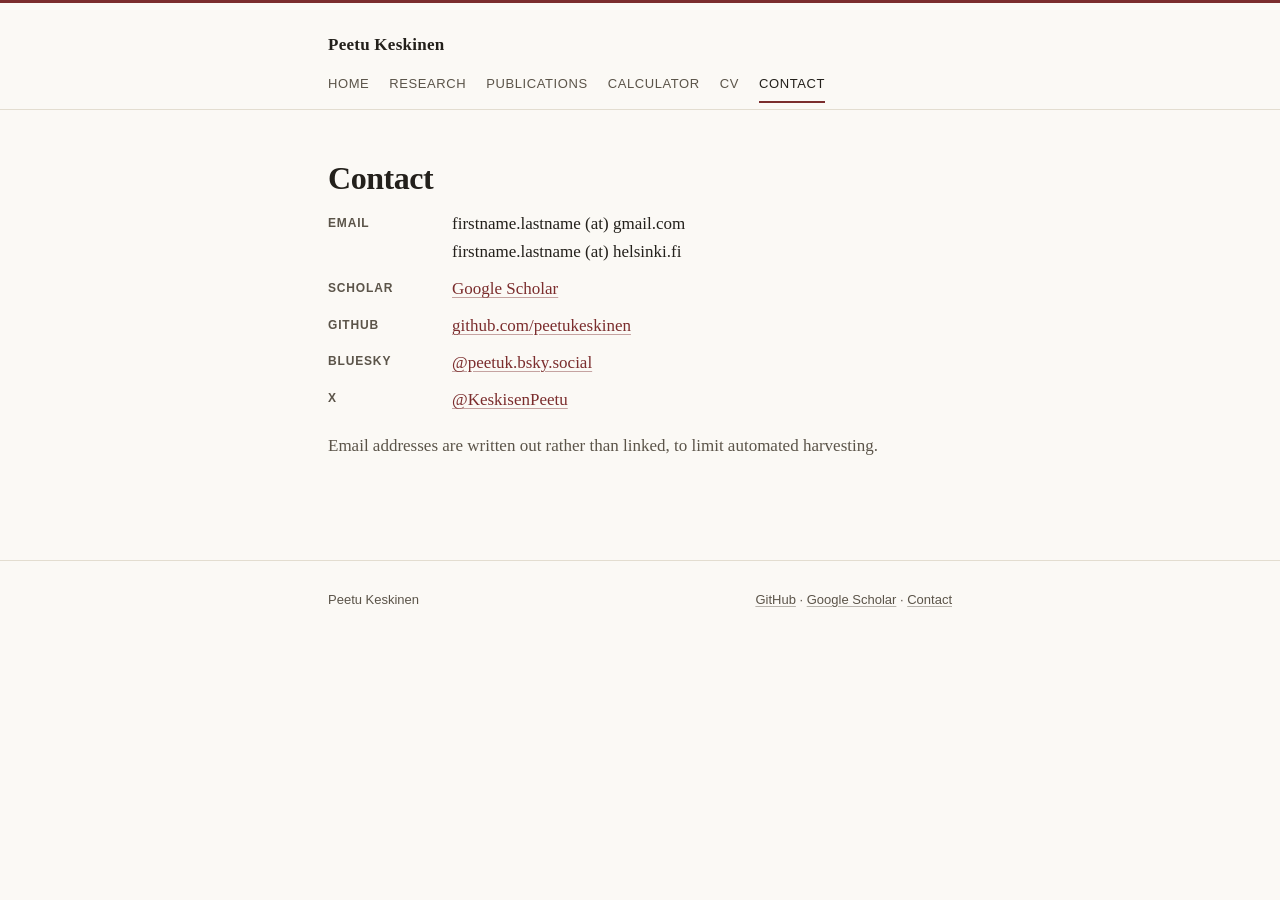
==== commit d5ce65de: "Rename the page: "EU fiscal rules calculator", nav item "Calculator" Two problems with the old names" ====
--- a/contact.html
+++ b/contact.html
@@ -34,7 +34,7 @@
         <li><a href="index.html">Home</a></li>
         <li><a href="research.html">Research</a></li>
         <li><a href="publications.html">Publications</a></li>
-        <li><a href="dsa.html">DSA tool</a></li>
+        <li><a href="dsa.html">Calculator</a></li>
         <li><a href="cv.html">CV</a></li>
         <li><a href="contact.html" aria-current="page">Contact</a></li>
       </ul>
--- a/css/style.css
+++ b/css/style.css
@@ -690,86 +690,222 @@
 
 
 /* 11. DSA calculator -------------------------------------------------------
-   Used only by dsa.html. The page is wider than the prose measure because it
-   carries a chart and two tables; everything else follows the site tokens, so
-   the calculator inherits light and dark mode without its own palette.
+   Used only by dsa.html. The calculator is a workbench: on a wide screen the
+   controls form a sticky rail beside the chart, on a phone the chart sticks to
+   the top while the controls scroll underneath. Everything follows the site
+   tokens, so light and dark mode come for free.
    -------------------------------------------------------------------------- */
 
 :root {
-  --dsa-line:        var(--accent);   /* the path under the plan   */
-  --dsa-muted-line:  #8c8474;         /* the no-consolidation path */
-  --dsa-alt1:        #3f6b7d;         /* lower SPB                 */
-  --dsa-alt2:        #8a6d1f;         /* adverse r-g               */
-  --dsa-alt3:        #5a5a8a;         /* financial stress          */
+  --dsa-line:        var(--accent);   /* the path under the plan       */
+  --dsa-ref:         #978d79;         /* the reference (ghost) path    */
+  --dsa-muted-line:  #8c8474;         /* the no-consolidation path     */
+  --dsa-alt1:        #3f6b7d;         /* lower SPB                     */
+  --dsa-alt2:        #8a6d1f;         /* adverse r-g                   */
+  --dsa-alt3:        #5a5a8a;         /* financial stress              */
   --dsa-grid:        var(--rule);
   --dsa-axis:        var(--rule-strong);
   --dsa-band:        var(--accent);
-  --dsa-shade:       color-mix(in srgb, var(--rule) 45%, transparent);
+  --dsa-shade:       #ece7da;         /* plan window backdrop          */
 }
 
 @media (prefers-color-scheme: dark) {
   :root {
+    --dsa-ref:        #9a9284;
     --dsa-muted-line: #8f8677;
     --dsa-alt1:       #7fb3c4;
     --dsa-alt2:       #cba85a;
     --dsa-alt3:       #9a9ad0;
     --dsa-band:       #c98a84;
+    --dsa-shade:      #2a2620;
   }
 }
 
-/* Wider container for the calculator page only. */
-.container-wide { max-width: 56rem; }
+/* Wider container for the calculator page; prose sections keep the measure. */
+.container-wide { max-width: 62rem; }
+
+/* The scripts hide and show pieces with the hidden attribute; make sure no
+   display rule below can override it. */
+.dsa-workbench [hidden] { display: none !important; }
+.container-wide .dsa-intro,
+.container-wide .dsa-prose { max-width: var(--measure); }
+
+/* --- workbench layout ---------------------------------------------------- */
+
+.dsa-workbench { display: block; }
+
+@media (min-width: 64rem) {
+  .dsa-workbench {
+    display: grid;
+    grid-template-columns: 19rem minmax(0, 1fr);
+    column-gap: 2.5rem;
+    align-items: start;
+  }
+  .dsa-controls {
+    grid-column: 1;
+    grid-row: 1 / span 2;
+    position: sticky;
+    top: 1rem;
+  }
+  .dsa-stage { grid-column: 2; grid-row: 1; }
+  .dsa-rules-panel { grid-column: 2; grid-row: 2; }
+}
+
+/* Narrow screens: the chart stays in view while the controls scroll. */
+@media (max-width: 63.99rem) {
+  .dsa-stage {
+    position: sticky;
+    top: 0;
+    z-index: 2;
+    background: var(--bg);
+    border-bottom: 1px solid var(--rule);
+    padding: 0.25rem 0 0.4rem;
+    margin-bottom: 1rem;
+  }
+}
+
+@media (max-width: 63.99rem) and (max-height: 760px) {
+  .dsa-stage { position: static; }
+}
 
 /* --- controls ------------------------------------------------------------ */
 
-.dsa-form {
-  display: grid;
-  grid-template-columns: repeat(auto-fit, minmax(17rem, 1fr));
-  gap: var(--space-md);
-  align-items: start;
-  margin-bottom: var(--space-md);
-}
-
-.dsa-fieldset {
-  border: 1px solid var(--rule);
-  border-radius: 3px;
-  padding: 0.9rem 1.1rem 1.1rem;
-  margin: 0;
-  min-width: 0;
-}
-
-.dsa-fieldset legend {
-  font-family: var(--sans);
-  font-size: 0.75rem;
+.dsa-eyebrow {
+  font-family: var(--sans);
+  font-size: 0.72rem;
   font-weight: 600;
   letter-spacing: 0.09em;
   text-transform: uppercase;
   color: var(--ink-muted);
-  padding-inline: 0.4rem;
-}
-
-.dsa-control { margin-bottom: 1rem; }
-.dsa-control:last-child { margin-bottom: 0; }
-
-.dsa-control label,
-.dsa-radios label,
-.dsa-checks label {
+  margin: 0 0 0.5rem;
+}
+
+.dsa-eyebrow-note {
+  font-weight: 400;
+  letter-spacing: 0.02em;
+  text-transform: none;
+  margin-left: 0.4rem;
+}
+
+.dsa-group {
+  padding: 0.7rem 0 0.55rem;
+  border-top: 1px solid var(--rule);
+}
+
+.dsa-presets {
+  display: flex;
+  flex-wrap: wrap;
+  align-items: center;
+  gap: 0.35rem;
+  margin: 0 0 0.85rem;
+  font-family: var(--sans);
+}
+
+.dsa-presets-label {
+  font-size: 0.72rem;
+  font-weight: 600;
+  letter-spacing: 0.09em;
+  text-transform: uppercase;
+  color: var(--ink-muted);
+  margin-right: 0.15rem;
+}
+
+.dsa-presets button {
+  font-family: var(--sans);
+  font-size: 0.75rem;
+  line-height: 1.2;
+  color: var(--ink);
+  background: transparent;
+  border: 1px solid var(--rule-strong);
+  border-radius: 999px;
+  padding: 0.28rem 0.65rem;
+  cursor: pointer;
+}
+
+.dsa-presets button:hover { border-color: var(--accent); color: var(--accent); }
+
+.dsa-presets button[aria-pressed="true"] {
+  background: var(--accent);
+  border-color: var(--accent);
+  color: var(--bg);
+}
+
+.dsa-presets button:focus-visible,
+.dsa-button:focus-visible {
+  outline: 2px solid var(--focus);
+  outline-offset: 2px;
+}
+
+.dsa-control { margin: 0.4rem 0 0.75rem; }
+.dsa-control:last-child { margin-bottom: 0.2rem; }
+
+.dsa-control-head {
+  display: flex;
+  justify-content: space-between;
+  align-items: baseline;
+  gap: 0.5rem;
   font-family: var(--sans);
   font-size: 0.875rem;
-  line-height: 1.45;
-}
-
-.dsa-control > label { display: block; margin-bottom: 0.15rem; }
-
-.dsa-control input[type="range"] {
+  line-height: 1.4;
+}
+
+.dsa-control-head output {
+  font-variant-numeric: tabular-nums;
+  font-weight: 600;
+  white-space: nowrap;
+}
+
+/* A control that has left the baseline: accent value, dot before the label. */
+.dsa-control.is-changed .dsa-control-head output { color: var(--accent); }
+
+.dsa-control.is-changed .dsa-control-head label::before,
+.dsa-control.is-changed > label::before,
+.dsa-advanced.is-changed > summary::before,
+#plan-control.is-changed .dsa-eyebrow::before {
+  content: "";
+  display: inline-block;
+  width: 0.42rem;
+  height: 0.42rem;
+  border-radius: 50%;
+  background: var(--accent);
+  margin-right: 0.4rem;
+  vertical-align: 0.1em;
+}
+
+.dsa-track { position: relative; padding-bottom: 0.5rem; }
+
+.dsa-track input[type="range"] {
+  display: block;
   width: 100%;
+  margin: 0.2rem 0 0;
   accent-color: var(--accent);
-  margin: 0.2rem 0 0.1rem;
+}
+
+/* Baseline tick under the track, at the default value's position. The
+   16px accounts for the thumb's travel inside the track. */
+.dsa-track::after {
+  content: "";
+  position: absolute;
+  bottom: 0;
+  left: calc(8px + var(--base-pct, 0.5) * (100% - 16px));
+  width: 0;
+  height: 0;
+  border-left: 4px solid transparent;
+  border-right: 4px solid transparent;
+  border-bottom: 5px solid var(--rule-strong);
+  transform: translateX(-4px);
+}
+
+.dsa-control > label {
+  display: block;
+  font-family: var(--sans);
+  font-size: 0.875rem;
+  margin-bottom: 0.15rem;
 }
 
 .dsa-control select {
   font-family: var(--sans);
-  font-size: 0.875rem;
+  font-size: 0.8125rem;
   padding: 0.3rem 0.4rem;
   width: 100%;
   background: var(--bg);
@@ -778,74 +914,122 @@
   border-radius: 3px;
 }
 
-.dsa-control output {
+.dsa-hint {
+  font-family: var(--sans);
+  font-size: 0.75rem;
+  line-height: 1.45;
+  color: var(--ink-muted);
+  margin: 0.15rem 0 0;
+}
+
+/* Segmented plan toggle: native radios kept, visually hidden. */
+.dsa-seg {
+  display: flex;
+  border: 1px solid var(--rule-strong);
+  border-radius: 3px;
+  overflow: hidden;
+}
+
+.dsa-seg-option { flex: 1 1 0; margin: 0; }
+
+.dsa-seg-option span {
   display: block;
-  font-family: var(--sans);
-  font-size: 0.875rem;
-  font-variant-numeric: tabular-nums;
-  color: var(--ink);
-}
-
-.dsa-radios,
-.dsa-checks { display: flex; flex-direction: column; gap: 0.35rem; }
-
-.dsa-radios input,
-.dsa-checks input { accent-color: var(--accent); margin-right: 0.4rem; }
-
-.dsa-hint {
-  font-family: var(--sans);
-  font-size: 0.8125rem;
-  line-height: 1.5;
-  color: var(--ink-muted);
-  margin: 0.4rem 0 0;
-}
+  text-align: center;
+  padding: 0.4rem 0.5rem;
+  font-family: var(--sans);
+  font-size: 0.8125rem;
+  color: var(--ink-muted);
+  cursor: pointer;
+}
+
+.dsa-seg-option + .dsa-seg-option span { border-left: 1px solid var(--rule-strong); }
+.dsa-seg-option span:hover { color: var(--ink); }
+.dsa-seg-option input:checked + span { background: var(--accent); color: var(--bg); }
+.dsa-seg-option input:focus-visible + span { outline: 2px solid var(--focus); outline-offset: -2px; }
+
+.dsa-checks {
+  display: grid;
+  grid-template-columns: repeat(auto-fit, minmax(10rem, 1fr));
+  gap: 0.3rem 0.6rem;
+}
+
+.dsa-checks label {
+  font-family: var(--sans);
+  font-size: 0.8125rem;
+  line-height: 1.4;
+}
+
+.dsa-checks input { accent-color: var(--accent); margin-right: 0.35rem; }
 
 .dsa-advanced {
-  grid-column: 1 / -1;
-  border: 1px solid var(--rule);
-  border-radius: 3px;
-  padding: 0.6rem 1.1rem;
-}
-
-.dsa-advanced summary {
-  font-family: var(--sans);
-  font-size: 0.8125rem;
-  letter-spacing: 0.045em;
+  border-top: 1px solid var(--rule);
+  padding: 0.7rem 0 0.4rem;
+}
+
+.dsa-advanced summary,
+.dsa-numbers summary {
+  font-family: var(--sans);
+  font-size: 0.75rem;
+  font-weight: 600;
+  letter-spacing: 0.09em;
   text-transform: uppercase;
   color: var(--ink-muted);
   cursor: pointer;
 }
 
-.dsa-advanced[open] summary { margin-bottom: 0.9rem; }
-
-.dsa-advanced .dsa-control { max-width: 24rem; }
+.dsa-advanced[open] summary { margin-bottom: 0.7rem; }
+.dsa-advanced .dsa-checks { margin-top: 0.5rem; }
+
+.dsa-buttons {
+  display: flex;
+  gap: 0.5rem;
+  margin: 0.9rem 0 0.4rem;
+}
 
 .dsa-button {
   font-family: var(--sans);
-  font-size: 0.8125rem;
+  font-size: 0.75rem;
   letter-spacing: 0.045em;
   text-transform: uppercase;
   color: var(--ink);
   background: var(--bg-inset);
   border: 1px solid var(--rule-strong);
   border-radius: 3px;
-  padding: 0.45rem 0.9rem;
+  padding: 0.45rem 0.8rem;
   cursor: pointer;
 }
 
 .dsa-button:hover { border-color: var(--accent); color: var(--accent); }
-
-/* --- headline result ------------------------------------------------------ */
+.dsa-button[aria-pressed="true"] { background: var(--accent); border-color: var(--accent); color: var(--bg); }
+
+/* The stage releases its sticky position when it would crowd the controls. */
+.dsa-stage.is-too-tall { position: static; }
+
+/* Explainer inside a secondary <details>: prose measure, not a caption. */
+.dsa-explainer {
+  max-width: var(--measure);
+  font-size: 0.8125rem;
+  margin-bottom: 0.7rem;
+}
+
+#dsa-expenditure-details .dsa-chart { max-width: 34rem; }
+
+/* --- headline ------------------------------------------------------------- */
 
 .dsa-headline {
+  display: grid;
+  grid-template-columns: auto minmax(0, 1fr);
+  column-gap: 1.25rem;
+  row-gap: 0.15rem;
+  align-items: end;
   background: var(--bg-inset);
   border-left: 3px solid var(--accent);
-  padding: 1.1rem 1.3rem;
-  margin-bottom: var(--space-md);
+  padding: 0.8rem 1rem 0.7rem;
+  margin-bottom: 0.7rem;
 }
 
 .dsa-figure {
-  font-size: 3rem;
+  font-size: 2.6rem;
   line-height: 1;
   font-weight: 600;
   font-variant-numeric: tabular-nums;
@@ -854,51 +1038,92 @@
 
 .dsa-figure-unit {
   font-family: var(--sans);
-  font-size: 0.8125rem;
+  font-size: 0.72rem;
   letter-spacing: 0.04em;
   text-transform: uppercase;
   color: var(--ink-muted);
-  margin: 0.3rem 0 0.7rem;
-}
-
-.dsa-figure-note {
-  font-family: var(--sans);
-  font-size: 0.875rem;
-  line-height: 1.6;
+  margin: 0.25rem 0 0;
+  white-space: nowrap;
+}
+
+.dsa-headline-side { padding-bottom: 0.1rem; min-width: 0; }
+
+.dsa-delta {
+  display: inline-block;
+  font-family: var(--sans);
+  font-size: 0.8125rem;
+  font-weight: 600;
+  color: var(--accent);
+  border: 1px solid currentColor;
+  border-radius: 999px;
+  padding: 0.1rem 0.55rem;
+  margin: 0 0 0.3rem;
+}
+
+.dsa-binding {
+  font-family: var(--sans);
+  font-size: 0.8125rem;
+  line-height: 1.45;
   margin: 0;
 }
 
-/* --- chart ---------------------------------------------------------------- */
-
-.dsa-chart svg { width: 100%; height: auto; display: block; }
-
-.dsa-chart-tick {
-  font-family: var(--sans);
-  font-size: 11px;
-  fill: var(--ink-muted);
-}
-
-.dsa-chart-note {
-  font-family: var(--sans);
-  font-size: 10px;
-  letter-spacing: 0.08em;
-  text-transform: uppercase;
-  fill: var(--ink-muted);
-}
-
-.dsa-legend {
+.dsa-was { color: var(--ink-muted); }
+
+/* At the baseline the chip reads "= baseline" in the muted colour, so the
+   headline keeps its shape when a change makes it turn accent. */
+.dsa-delta.is-neutral { color: var(--ink-muted); }
+
+.dsa-floors {
+  font-family: var(--sans);
+  font-size: 0.78rem;
+  line-height: 1.45;
+  color: var(--ink-muted);
+  margin: 0.3rem 0 0;
+}
+
+.dsa-headline-main > .dsa-eyebrow { margin-bottom: 0.2rem; }
+
+/* The euro restatement: what the adjustment is worth in the unit public
+   debate uses. */
+.dsa-euro {
+  grid-column: 1 / -1;
+  font-family: var(--sans);
+  font-size: 0.85rem;
+  line-height: 1.5;
+  font-weight: 600;
+  margin: 0.5rem 0 0;
+  padding-top: 0.45rem;
+  border-top: 1px solid var(--rule);
+}
+
+.dsa-stats {
+  grid-column: 1 / -1;
   display: flex;
   flex-wrap: wrap;
-  gap: 0.2rem 1.1rem;
-  list-style: none;
-  padding: 0;
-  margin: 0.4rem 0 0.6rem;
-  font-family: var(--sans);
-  font-size: 0.8125rem;
-  color: var(--ink-muted);
-}
-
-.dsa-legend li { margin: 0; }
+  gap: 0.15rem 1.3rem;
+  margin: 0.45rem 0 0;
+  padding-top: 0.45rem;
+  border-top: 1px solid var(--rule);
+  font-family: var(--sans);
+  font-size: 0.78rem;
+}
+
+.dsa-stats div { display: flex; gap: 0.4rem; align-items: baseline; }
+.dsa-stats dt { color: var(--ink-muted); }
+.dsa-stats dd { margin: 0; font-weight: 600; font-variant-numeric: tabular-nums; }
+
+/* --- chart ---------------------------------------------------------------- */
+
+.dsa-chart svg { width: 100%; height: auto; display: block; }
+
+.dsa-readout,
+.dsa-refline {
+  font-family: var(--sans);
+  font-size: 0.78rem;
+  color: var(--ink-muted);
+  min-height: 1.3em;
+  margin: 0.15rem 0 0;
+}
 
 .dsa-key {
   display: inline-block;
@@ -906,21 +1131,25 @@
   height: 0.7rem;
   border-radius: 2px;
   margin-right: 0.35rem;
-  vertical-align: baseline;
-}
-
-.dsa-key-band { background: var(--dsa-band); opacity: 0.35; }
-
-.dsa-readout,
-.dsa-status {
-  font-family: var(--sans);
-  font-size: 0.8125rem;
-  color: var(--ink-muted);
-  min-height: 1.4em;
-  margin: 0.2rem 0 0;
-}
-
-/* --- tables --------------------------------------------------------------- */
+  vertical-align: -0.05em;
+}
+
+.dsa-key-ref { background: var(--dsa-ref); height: 0.2rem; vertical-align: 0.2em; }
+.dsa-refline.is-off .dsa-key-ref { visibility: hidden; }
+
+.dsa-table-ref { color: var(--ink-muted); font-weight: 400; }
+
+.dsa-rules-panel { margin-top: 1.1rem; }
+.dsa-rules svg { width: 100%; height: auto; display: block; }
+
+/* --- numbers -------------------------------------------------------------- */
+
+.dsa-numbers { margin-top: 1.5rem; }
+
+/* The year table gained a column; let it scroll rather than squeeze on a phone. */
+.dsa-numbers .dsa-table { display: block; overflow-x: auto; }
+@media (min-width: 46rem) { .dsa-numbers .dsa-table { display: table; } }
+.dsa-numbers[open] summary { margin-bottom: 0.4rem; }
 
 .dsa-table {
   width: 100%;
@@ -928,7 +1157,7 @@
   font-family: var(--sans);
   font-size: 0.875rem;
   font-variant-numeric: tabular-nums;
-  margin: var(--space-md) 0 0;
+  margin: 0.4rem 0 0;
 }
 
 .dsa-table caption {
@@ -953,8 +1182,22 @@
 
 .dsa-table tbody th { font-weight: 500; }
 
-@media (max-width: 34rem) {
-  .dsa-figure { font-size: 2.4rem; }
+/* --- phone ---------------------------------------------------------------- */
+
+@media (max-width: 40rem) {
+  /* One column: the figure and its unit on a line, the binding rule under it. */
+  .dsa-headline { display: block; padding: 0.5rem 0.75rem 0.45rem; }
+  .dsa-headline-main { display: flex; flex-wrap: wrap; align-items: baseline; gap: 0.15rem 0.6rem; }
+  .dsa-headline-main > .dsa-eyebrow { flex-basis: 100%; margin: 0; }
+  .dsa-figure { font-size: 1.9rem; }
+  .dsa-figure-unit { font-size: 0.64rem; margin: 0; white-space: normal; }
+  .dsa-headline-side { margin-top: 0.2rem; }
+  .dsa-delta { font-size: 0.72rem; margin: 0 0.4rem 0.1rem 0; padding: 0.05rem 0.45rem; }
+  .dsa-binding { font-size: 0.74rem; display: inline; }
+  .dsa-stats { font-size: 0.7rem; gap: 0.05rem 0.8rem; margin-top: 0.3rem; padding-top: 0.3rem; }
+  .dsa-euro { font-size: 0.78rem; margin-top: 0.4rem; padding-top: 0.35rem; }
+  .dsa-readout { display: none; }
+  .dsa-refline { font-size: 0.7rem; }
   .dsa-table { font-size: 0.8125rem; }
 }
 
@@ -969,7 +1212,8 @@
   .entry, .biblio-item { break-inside: avoid; }
 
   /* On paper the controls are dead weight; the result and chart are not. */
-  .dsa-form, .dsa-button, .dsa-status, .dsa-readout { display: none; }
+  .dsa-controls, .dsa-button, .dsa-readout, .dsa-presets { display: none; }
+  .dsa-stage { position: static; }
   .dsa-headline { border-left-color: #000; }
   .dsa-chart, .dsa-table { break-inside: avoid; }
 }
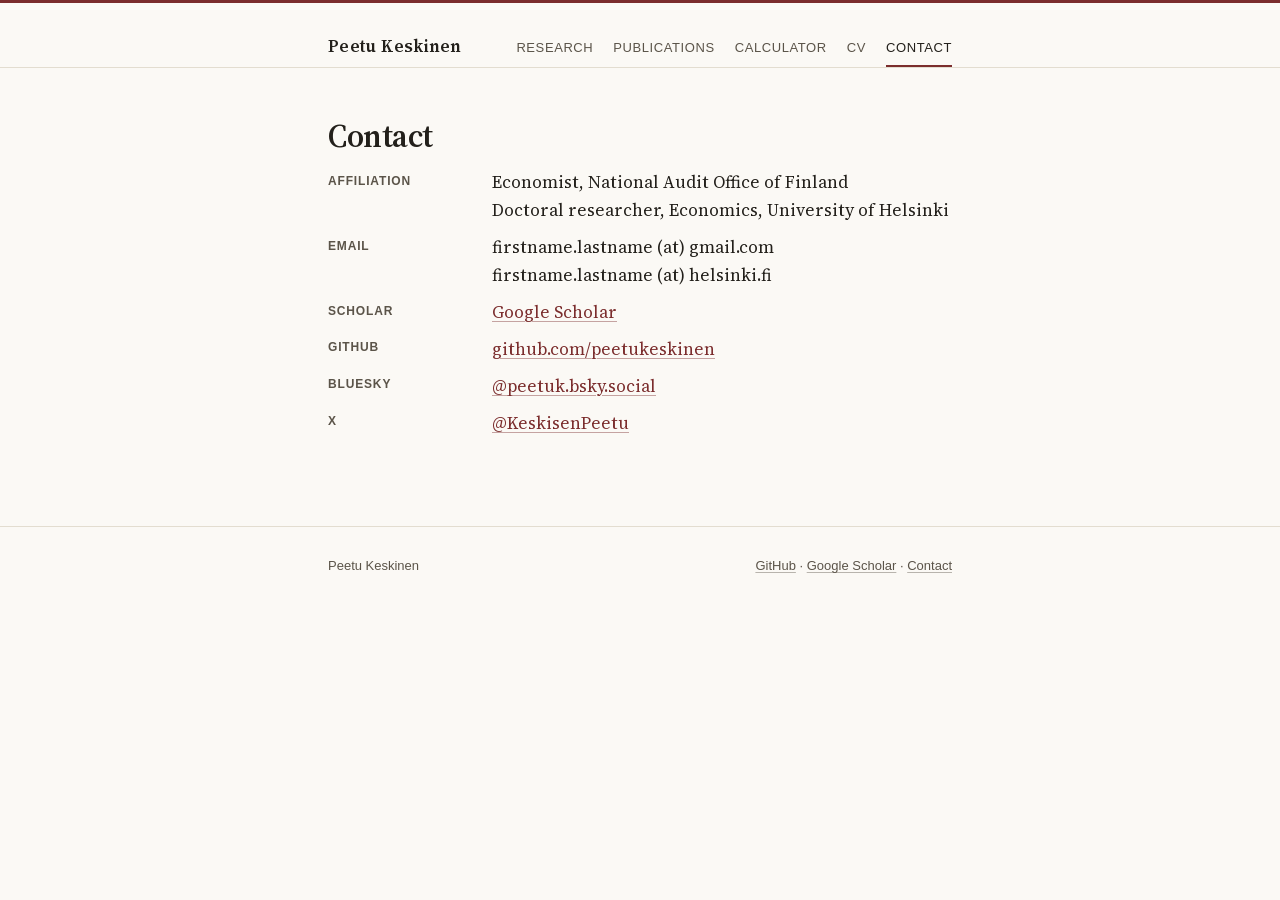
==== commit 5f55d585: "Refine the site's look across all pages Site-wide: self-hosted Source Serif 4 (OFL) so every browser" ====
--- a/contact.html
+++ b/contact.html
@@ -3,6 +3,7 @@
 <head>
 <meta charset="utf-8">
 <meta name="viewport" content="width=device-width, initial-scale=1">
+<meta name="color-scheme" content="light dark">
 <title>Contact — Peetu Keskinen</title>
 <meta name="description" content="Contact details and academic profiles for Peetu Keskinen, economist and doctoral researcher in economics.">
 <meta name="author" content="Peetu Keskinen">
@@ -20,7 +21,8 @@
 <meta name="twitter:image" content="https://peetukeskinen.github.io/assets/portrait.jpg">
 
 <link rel="icon" href="assets/favicon.svg" type="image/svg+xml">
-<link rel="stylesheet" href="css/style.css">
+<link rel="preload" href="assets/fonts/source-serif-4-normal-latin.woff2" as="font" type="font/woff2" crossorigin>
+<link rel="stylesheet" href="css/style.css?v=2026-09-26a">
 </head>
 <body>
 
@@ -31,7 +33,6 @@
     <p class="site-title"><a href="index.html">Peetu Keskinen</a></p>
     <nav class="site-nav" aria-label="Main">
       <ul>
-        <li><a href="index.html">Home</a></li>
         <li><a href="research.html">Research</a></li>
         <li><a href="publications.html">Publications</a></li>
         <li><a href="dsa.html">Calculator</a></li>
@@ -48,6 +49,12 @@
     <h1>Contact</h1>
 
     <dl class="facts">
+      <dt>Affiliation</dt>
+      <dd>
+        Economist, National Audit Office of Finland<br>
+        Doctoral researcher, Economics, University of Helsinki
+      </dd>
+
       <dt>Email</dt>
       <dd>
         firstname.lastname (at) gmail.com<br>
@@ -67,10 +74,6 @@
       <dd><a href="https://x.com/KeskisenPeetu">@KeskisenPeetu</a></dd>
     </dl>
 
-    <p class="page-intro">
-      Email addresses are written out rather than linked, to limit automated harvesting.
-    </p>
-
   </div>
 </main>
 
--- a/css/style.css
+++ b/css/style.css
@@ -20,7 +20,49 @@
 
 /* 1. Tokens ---------------------------------------------------------------- */
 
+/* Source Serif 4 (SIL Open Font License, assets/fonts/OFL.txt), self-hosted so
+   every browser shows the same face. Variable in weight and optical size, with
+   real lining and tabular figures. Latin-ext loads only when a page uses it. */
+@font-face {
+  font-family: "Source Serif 4";
+  font-style: normal;
+  font-weight: 400 700;
+  font-display: swap;
+  src: url("../assets/fonts/source-serif-4-normal-latin.woff2") format("woff2");
+  unicode-range: U+0000-00FF, U+0131, U+0152-0153, U+02BB-02BC, U+02C6, U+02DA, U+02DC, U+0304, U+0308, U+0329, U+2000-206F, U+20AC, U+2122, U+2191, U+2193, U+2212, U+2215, U+FEFF, U+FFFD;
+}
+
+@font-face {
+  font-family: "Source Serif 4";
+  font-style: normal;
+  font-weight: 400 700;
+  font-display: swap;
+  src: url("../assets/fonts/source-serif-4-normal-latin-ext.woff2") format("woff2");
+  unicode-range: U+0100-02BA, U+02BD-02C5, U+02C7-02CC, U+02CE-02D7, U+02DD-02FF, U+0304, U+0308, U+0329, U+1D00-1DBF, U+1E00-1E9F, U+1EF2-1EFF, U+2020, U+20A0-20AB, U+20AD-20C0, U+2113, U+2C60-2C7F, U+A720-A7FF;
+}
+
+@font-face {
+  font-family: "Source Serif 4";
+  font-style: italic;
+  font-weight: 400 700;
+  font-display: swap;
+  src: url("../assets/fonts/source-serif-4-italic-latin.woff2") format("woff2");
+  unicode-range: U+0000-00FF, U+0131, U+0152-0153, U+02BB-02BC, U+02C6, U+02DA, U+02DC, U+0304, U+0308, U+0329, U+2000-206F, U+20AC, U+2122, U+2191, U+2193, U+2212, U+2215, U+FEFF, U+FFFD;
+}
+
+@font-face {
+  font-family: "Source Serif 4";
+  font-style: italic;
+  font-weight: 400 700;
+  font-display: swap;
+  src: url("../assets/fonts/source-serif-4-italic-latin-ext.woff2") format("woff2");
+  unicode-range: U+0100-02BA, U+02BD-02C5, U+02C7-02CC, U+02CE-02D7, U+02DD-02FF, U+0304, U+0308, U+0329, U+1D00-1DBF, U+1E00-1E9F, U+1EF2-1EFF, U+2020, U+20A0-20AB, U+20AD-20C0, U+2113, U+2C60-2C7F, U+A720-A7FF;
+}
+
 :root {
+  /* Native controls, scrollbars and the canvas follow the colour scheme too. */
+  color-scheme: light dark;
+
   /* Warm paper palette: cream ground, warm ink, muted oxblood accent.
      Contrast on --bg: ink 15.4:1, muted 7.1:1, link 8.9:1 — all AAA.
      --rule-strong is 3.1:1, the non-text threshold for borders. */
@@ -35,10 +77,11 @@
   --focus:         #7b2d2d;
   --accent:        #7b2d2d;
 
-  --serif: ui-serif, Georgia, "Iowan Old Style", "Times New Roman", Times, serif;
+  --serif: "Source Serif 4", Georgia, "Times New Roman", Times, serif;
   --sans:  -apple-system, BlinkMacSystemFont, "Segoe UI", Helvetica, Arial, sans-serif;
 
   --measure:   42rem;   /* readable line length for prose            */
+  --label-col: 9rem;    /* date gutter on the CV, label column of .facts */
   --gutter:    1.5rem;
   --space-sm:  0.75rem;
   --space-md:  1.75rem;
@@ -110,8 +153,8 @@
 }
 
 h2 {
-  font-size: 1.2rem;
-  letter-spacing: -0.004em;
+  font-size: 1.3rem;
+  letter-spacing: -0.006em;
   margin-top: var(--space-xl);
   padding-bottom: 0.45rem;
   border-bottom: 1px solid var(--rule-strong);
@@ -133,7 +176,9 @@
 
 /* First heading after a page intro should not push down as far. */
 h1 + h2,
-.page-intro + section h2 { margin-top: var(--space-lg); }
+h1 + section h2,
+.page-intro + section h2,
+.lead + section h2 { margin-top: var(--space-lg); }
 
 h3 {
   font-size: 1.0625rem;
@@ -169,7 +214,9 @@
   text-decoration-color: currentColor;
 }
 
-a:focus-visible {
+/* One focus ring for everything a keyboard can reach, in the site's colour
+   rather than each browser's default. */
+:where(a, button, input, select, textarea, summary):focus-visible {
   outline: 2px solid var(--focus);
   outline-offset: 2px;
   border-radius: 2px;
@@ -235,7 +282,7 @@
   flex-wrap: wrap;
   align-items: baseline;
   justify-content: space-between;
-  gap: 0.5rem var(--space-md);
+  gap: 0.5rem 1.25rem;
 }
 
 .site-title {
@@ -257,6 +304,8 @@
   margin: 0;
   padding: 0;
 }
+
+.site-nav li { margin: 0; }
 
 .site-nav a {
   display: inline-block;
@@ -330,6 +379,24 @@
   margin: 0;
 }
 
+/* The links a visitor most often wants, straight under the name. Styled as
+   .entry-links, which it extends. */
+.identity .quick-links { margin-top: 0.85rem; font-size: 0.875rem; }
+
+/* A short list set as one run of text, with middots between the items. The
+   dot stays with the item before it, so a wrapped line never starts with one. */
+.inline-list { list-style: none; padding: 0; }
+.inline-list li { display: inline; margin: 0; white-space: nowrap; }
+.inline-list li:not(:last-child)::after { content: "\00a0·"; color: var(--ink-muted); }
+
+/* Project entries on the home page: the research-page pattern, tighter. */
+.entries-compact .entry { padding-top: 0.9rem; }
+.entries-compact .entry:first-of-type { padding-top: 0; }
+.entries-compact .entry + .entry { margin-top: 0.9rem; }
+.entries-compact .entry-title { margin-bottom: 0.2rem; }
+.entries-compact .entry-abstract { margin-bottom: 0; }
+.entries-compact + p { margin-top: var(--space-md); }
+
 /* Portrait. Hidden automatically until assets/portrait.jpg exists — see the
    onerror attribute in index.html — so a missing file never shows as broken. */
 .portrait {
@@ -350,10 +417,14 @@
 
 .page-intro { color: var(--ink-muted); margin-bottom: var(--space-md); }
 
-/* Label/value rows — contact details, CV facts. */
+/* A closing line after the last section of a page, e.g. references on the CV. */
+.cv-closing { margin-top: var(--space-lg); }
+
+/* Label/value rows — contact details, CV facts. The label column matches the
+   CV's date gutter, so every label/value pair on the site shares one axis. */
 .facts {
   display: grid;
-  grid-template-columns: minmax(6.5rem, max-content) 1fr;
+  grid-template-columns: var(--label-col) 1fr;
   gap: 0.55rem 1.25rem;
   margin: 0 0 1.05em;
 }
@@ -479,11 +550,13 @@
 
 /* 8. Bibliography ----------------------------------------------------------
    One entry = one <li class="biblio-item">, separated by a hairline rule so
-   it is always clear where an entry starts and ends.
-
-   Line 1 (.biblio-head)  title .................................... year
-   Line 2 (.biblio-meta)  coauthors · outlet
-   Line 3 (.biblio-links) links
+   it is always clear where an entry starts and ends. The year hangs in a
+   left gutter, as the dates do on the CV, so each list reads as a chronology.
+
+   year   title                                  (.biblio-head)
+          coauthors                              (.biblio-meta)
+          outlet
+          link                                   (.biblio-links)
 
    <li class="biblio-item">
      <p class="biblio-head">
@@ -493,80 +566,76 @@
      <p class="biblio-meta">
        <span class="biblio-authors">with A and B</span><span class="biblio-outlet">Series 1/2026</span>
      </p>
-     <p class="biblio-links"><a href="…">link</a></p>
+     <p class="biblio-links"><a href="…">Report</a></p>
    </li>
 
    Omit .biblio-meta entirely when there are neither coauthors nor an outlet.
-   The separating "·" is inserted by CSS only when both spans are present.
+   Name the link for what it opens (Article, Report, PDF), not for its host.
+
+   A report that comes out every year is one entry, with its editions listed
+   underneath, each with its own coauthors:
+
+     <ul class="biblio-editions">
+       <li><a href="…">2025</a><span>with A and B</span></li>
+     </ul>
    -------------------------------------------------------------------------- */
 
-/* An <ol>, numbered 1..n within each section. The counter is generated, so
-   inserting an entry renumbers the rest automatically. */
 .biblio {
   list-style: none;
-  counter-reset: bib;
   margin: 0;
   padding: 0;
 }
 
 .biblio-item {
-  counter-increment: bib;
   display: grid;
-  grid-template-columns: 2.1rem 1fr;
+  grid-template-columns: 3.5rem minmax(0, 1fr);
+  column-gap: 0.75rem;
   align-items: baseline;
   margin: 0;
   padding: 1.05rem 0;
   border-bottom: 1px solid var(--rule);
 }
 
-.biblio-item::before {
-  content: counter(bib) ".";
+/* The head's two spans become grid items: the year in the gutter, the title
+   beside it on the same baseline. */
+.biblio-head { display: contents; }
+
+.biblio-year {
   grid-column: 1;
+  grid-row: 1;
   font-family: var(--sans);
   font-size: 0.8125rem;
   font-variant-numeric: tabular-nums;
   color: var(--ink-muted);
-}
-
-/* Everything else sits in the second column, under the title. */
-.biblio-head,
+  white-space: nowrap;
+}
+
+.biblio-title {
+  grid-column: 2;
+  grid-row: 1;
+  font-weight: 600;
+  margin: 0 0 0.25rem;
+}
+
 .biblio-meta,
-.biblio-links { grid-column: 2; }
+.biblio-links,
+.biblio-editions { grid-column: 2; }
 
 .biblio-item:first-child { padding-top: 0.5rem; }
 .biblio-item:last-child  { border-bottom: 0; }
 
-.biblio-head {
-  display: flex;
-  align-items: baseline;
-  justify-content: space-between;
-  gap: 0.5rem 1.25rem;
+/* Coauthors, then the outlet on a line of its own, so the venue sits in the
+   same place under every title however long the author list. */
+.biblio-meta {
+  font-family: var(--sans);
+  font-size: 0.8125rem;
+  line-height: 1.5;
+  color: var(--ink-muted);
   margin: 0 0 0.25rem;
 }
 
-.biblio-title { font-weight: 600; }
-
-.biblio-year {
-  flex: 0 0 auto;
-  font-family: var(--sans);
-  font-size: 0.8125rem;
-  font-variant-numeric: tabular-nums;
-  color: var(--ink-muted);
-}
-
-.biblio-meta {
-  font-family: var(--sans);
-  font-size: 0.8125rem;
-  line-height: 1.5;
-  color: var(--ink-muted);
-  margin: 0 0 0.25rem;
-}
-
-/* Separator appears only when coauthors are followed by an outlet. */
-.biblio-authors + .biblio-outlet::before {
-  content: " · ";
-  color: var(--rule-strong);
-}
+.biblio-meta > span { display: block; }
+.biblio-outlet { font-style: italic; }
 
 .biblio-links {
   font-family: var(--sans);
@@ -574,10 +643,38 @@
   margin: 0;
   overflow-wrap: anywhere;
 }
+
+/* Editions of a recurring report: year, then that edition's coauthors. */
+.biblio-editions {
+  list-style: none;
+  margin: 0.15rem 0 0;
+  padding: 0;
+  font-family: var(--sans);
+  font-size: 0.8125rem;
+  line-height: 1.5;
+  color: var(--ink-muted);
+}
+
+.biblio-editions li {
+  display: grid;
+  grid-template-columns: 2.75rem minmax(0, 1fr);
+  margin: 0 0 0.3rem;
+}
+
+.biblio-editions li:last-child { margin-bottom: 0; }
+.biblio-editions li > :first-child { font-variant-numeric: tabular-nums; }
 
 /* A title that is itself the link (used for short policy writing). */
 .biblio-title a { color: var(--ink); }
 .biblio-title a:hover { color: var(--link); }
+
+/* Secondary writing: regular weight and a quiet underline, so it ranks below
+   the reports and articles above it. */
+.biblio-compact .biblio-item { padding: 0.75rem 0; }
+.biblio-compact .biblio-item:first-child { padding-top: 0.4rem; }
+.biblio-compact .biblio-title { font-weight: 400; margin-bottom: 0.1rem; }
+.biblio-compact .biblio-title a { text-decoration-color: var(--rule-strong); }
+.biblio-compact .biblio-title a:hover { text-decoration-color: currentColor; }
 
 
 /* 9. Utilities ------------------------------------------------------------- */
@@ -616,7 +713,7 @@
 
 .timeline li {
   display: grid;
-  grid-template-columns: 9rem 1fr;
+  grid-template-columns: var(--label-col) 1fr;
   column-gap: 1.25rem;
   margin-bottom: 0;
   padding: 0.75rem 0;
@@ -656,6 +753,7 @@
   body { font-size: 1rem; }
 
   h1 { font-size: 1.6rem; }
+  h2 { font-size: 1.2rem; }
   .identity h1 { font-size: 1.8rem; }
   .lead { font-size: 1.0625rem; }
 
@@ -665,7 +763,8 @@
     gap: 0.25rem;
   }
 
-  .site-nav ul { gap: 0 0.9rem; }
+  /* Five items as a tidy 3 + 2 grid rather than a ragged wrap. */
+  .site-nav ul { display: grid; grid-template-columns: repeat(3, max-content); gap: 0 1.25rem; }
 
   /* Portrait above the name on narrow screens. */
   .identity { gap: var(--space-sm); }
@@ -676,12 +775,8 @@
   .facts { grid-template-columns: 1fr; gap: 0.15rem; }
   .facts dt { padding-top: 0.55rem; }
 
-  /* Year drops under the title rather than stranding it on a line of its own. */
-  .biblio-head { display: block; }
-  .biblio-year { display: inline; margin-left: 0.35rem; }
-
-  /* Narrower number gutter. */
-  .biblio-item { grid-template-columns: 1.6rem 1fr; }
+  /* The year keeps its gutter, a little narrower. */
+  .biblio-item { grid-template-columns: 3.2rem minmax(0, 1fr); column-gap: 0.55rem; }
 
   /* Dates move above the entry instead of squeezing into a gutter. */
   .timeline li { grid-template-columns: 1fr; }
@@ -716,7 +811,10 @@
     --dsa-alt1:       #7fb3c4;
     --dsa-alt2:       #cba85a;
     --dsa-alt3:       #9a9ad0;
-    --dsa-band:       #c98a84;
+    /* The fan sits darker than the line it surrounds, so the path under the
+       plan stays readable where the two overlap. */
+    --dsa-line:       #dda6a0;
+    --dsa-band:       #a3605a;
     --dsa-shade:      #2a2620;
   }
 }
@@ -768,11 +866,78 @@
   .dsa-stage { position: static; }
 }
 
+/* Tablets: the economy sliders in two columns, so each label sits near its
+   value and all of them fit under the chart at once. */
+@media (min-width: 40rem) and (max-width: 63.99rem) {
+  .dsa-group-sliders {
+    display: grid;
+    grid-template-columns: repeat(2, minmax(0, 1fr));
+    column-gap: 2rem;
+  }
+  .dsa-group-sliders > .dsa-eyebrow { grid-column: 1 / -1; }
+}
+
+/* When the stage is too tall to stick (most phones), a slim strip with the
+   result pins itself to the top while the controls are on screen, so moving
+   a slider always shows what it does. app.js decides when it shows; it is
+   fixed, so showing it never moves the page. */
+.dsa-peek { display: none; }
+
+@media (max-width: 63.99rem) {
+  .dsa-peek {
+    position: fixed;
+    top: 0;
+    left: 0;
+    right: 0;
+    z-index: 20;
+    display: flex;
+    flex-wrap: wrap;
+    align-items: baseline;
+    gap: 0.1rem 0.6rem;
+    padding: 0.4rem var(--gutter) 0.45rem;
+    background: var(--bg-inset);
+    border-bottom: 1px solid var(--rule-strong);
+    box-shadow: 0 4px 14px rgba(0, 0, 0, 0.1);
+    font-family: var(--sans);
+    font-size: 0.8125rem;
+    line-height: 1.35;
+    transform: translateY(-110%);
+    visibility: hidden;
+    transition: transform 0.15s ease, visibility 0s linear 0.15s;
+  }
+  .dsa-peek.is-shown {
+    transform: none;
+    visibility: visible;
+    transition: transform 0.15s ease;
+  }
+}
+
+.dsa-peek-figure {
+  font-family: var(--serif);
+  font-size: 1.35rem;
+  font-weight: 600;
+  line-height: 1;
+  font-variant-numeric: lining-nums tabular-nums;
+}
+
+.dsa-peek-unit { color: var(--ink-muted); white-space: nowrap; }
+
+.dsa-peek-binding {
+  flex: 1 1 100%;
+  min-width: 0;
+  overflow: hidden;
+  text-overflow: ellipsis;
+  white-space: nowrap;
+}
+
+.dsa-peek-delta { color: var(--accent); font-weight: 600; white-space: nowrap; }
+.dsa-peek-delta.is-neutral { color: var(--ink-muted); font-weight: 400; }
+
 /* --- controls ------------------------------------------------------------ */
 
 .dsa-eyebrow {
   font-family: var(--sans);
-  font-size: 0.72rem;
+  font-size: 0.75rem;
   font-weight: 600;
   letter-spacing: 0.09em;
   text-transform: uppercase;
@@ -802,7 +967,7 @@
 }
 
 .dsa-presets-label {
-  font-size: 0.72rem;
+  font-size: 0.75rem;
   font-weight: 600;
   letter-spacing: 0.09em;
   text-transform: uppercase;
@@ -828,6 +993,33 @@
   background: var(--accent);
   border-color: var(--accent);
   color: var(--bg);
+}
+
+/* Quiet trailing control: only shown once a preset is on. */
+.dsa-presets .dsa-presets-clear {
+  border-color: transparent;
+  color: var(--ink-muted);
+  text-decoration: underline;
+  text-underline-offset: 0.2em;
+  padding-inline: 0.3rem;
+}
+
+.dsa-presets .dsa-presets-clear:hover {
+  border-color: transparent;
+  color: var(--accent);
+}
+
+.dsa-presets-hint {
+  margin: -0.55rem 0 0.85rem;
+}
+
+/* Says once what the dot on a changed control and the tick under a slider
+   mean, so neither needs a label of its own. */
+.dsa-origin {
+  max-width: var(--measure);
+  margin: 0 0 0.8rem;
+  padding-left: 0.6rem;
+  border-left: 2px solid var(--rule-strong);
 }
 
 .dsa-presets button:focus-visible,
@@ -879,6 +1071,14 @@
   width: 100%;
   margin: 0.2rem 0 0;
   accent-color: var(--accent);
+}
+
+/* Firefox draws the empty part of the track light even in dark mode, so the
+   track is coloured from the tokens there. Other browsers follow
+   color-scheme and accent-color on their own. */
+@media (prefers-color-scheme: dark) {
+  .dsa-track input[type="range"]::-moz-range-track { background: var(--rule-strong); }
+  .dsa-track input[type="range"]::-moz-range-progress { background: var(--accent); }
 }
 
 /* Baseline tick under the track, at the default value's position. The
@@ -946,6 +1146,9 @@
 .dsa-seg-option span:hover { color: var(--ink); }
 .dsa-seg-option input:checked + span { background: var(--accent); color: var(--bg); }
 .dsa-seg-option input:focus-visible + span { outline: 2px solid var(--focus); outline-offset: -2px; }
+/* On the filled option an accent ring would vanish into the accent fill, so
+   the ring is drawn in the page colour, inset from the edge. */
+.dsa-seg-option input:checked:focus-visible + span { outline-color: var(--bg); outline-offset: -4px; }
 
 .dsa-checks {
   display: grid;
@@ -1032,7 +1235,7 @@
   font-size: 2.6rem;
   line-height: 1;
   font-weight: 600;
-  font-variant-numeric: tabular-nums;
+  font-variant-numeric: lining-nums tabular-nums;
   margin: 0;
 }
 
@@ -1085,6 +1288,139 @@
 
 /* The euro restatement: what the adjustment is worth in the unit public
    debate uses. */
+/* Explanations hang off the word they explain: a small "i" that shows its
+   text on hover, and on focus, so the keyboard and a tap reach it too. */
+.dsa-tip {
+  position: relative;
+  display: inline-block;
+  vertical-align: 0.05em;
+}
+
+.dsa-i {
+  position: relative;
+  display: inline-flex;
+  align-items: center;
+  justify-content: center;
+  width: 1rem;
+  height: 1rem;
+  padding: 0;
+  background: transparent;
+  border: 1px solid var(--rule-strong);
+  border-radius: 50%;
+  font-family: var(--serif);
+  font-style: italic;
+  font-size: 0.7rem;
+  font-weight: 700;
+  line-height: 1;
+  color: var(--ink-muted);
+  cursor: help;
+  text-transform: none;
+  letter-spacing: 0;
+}
+
+.dsa-tip:hover .dsa-i,
+.dsa-tip:focus-within .dsa-i {
+  border-color: var(--accent);
+  color: var(--accent);
+}
+
+.dsa-i:focus-visible {
+  outline: 2px solid var(--focus);
+  outline-offset: 2px;
+}
+
+/* A larger invisible hit area than the 16px circle, larger still for a
+   finger. Kept shallow so it never takes a touch meant for the slider. */
+.dsa-i::after {
+  content: "";
+  position: absolute;
+  inset: -5px;
+}
+
+@media (pointer: coarse) {
+  .dsa-i::after { inset: -8px -11px; }
+}
+
+.dsa-tip-body {
+  position: absolute;
+  top: calc(100% + 0.4rem);
+  left: -0.6rem;
+  z-index: 30;
+  width: max-content;
+  max-width: min(19rem, calc(100vw - 3rem));
+  padding: 0.5rem 0.65rem;
+  background: var(--bg);
+  border: 1px solid var(--rule-strong);
+  border-radius: 4px;
+  box-shadow: 0 6px 18px rgba(0, 0, 0, 0.14);
+  font-family: var(--sans);
+  font-size: 0.76rem;
+  font-style: normal;
+  font-weight: 400;
+  line-height: 1.5;
+  letter-spacing: 0;
+  text-transform: none;
+  color: var(--ink);
+  opacity: 0;
+  visibility: hidden;
+  transition: opacity 0.12s ease;
+}
+
+.dsa-tip:hover .dsa-tip-body,
+.dsa-tip:focus-within .dsa-tip-body {
+  opacity: 1;
+  visibility: visible;
+}
+
+/* Escape closes an open explanation; it stays closed until the pointer
+   leaves it or focus comes back (app.js). */
+.dsa-tip.is-dismissed .dsa-tip-body {
+  opacity: 0;
+  visibility: hidden;
+}
+
+/* On the dark ground a shadow barely shows, so the panel lifts itself with
+   the inset colour and a deeper shadow instead. */
+@media (prefers-color-scheme: dark) {
+  .dsa-tip-body {
+    background: var(--bg-inset);
+    box-shadow: 0 8px 24px rgba(0, 0, 0, 0.55);
+  }
+}
+
+/* In the controls rail the panel spans the rail rather than hanging off the
+   "i", so it never runs past either edge whatever the label's length. */
+.dsa-controls .dsa-tip { position: static; }
+.dsa-controls .dsa-control-head,
+.dsa-controls .dsa-eyebrow,
+.dsa-controls .dsa-presets,
+.dsa-controls .dsa-origin { position: relative; }
+
+.dsa-controls .dsa-tip-body,
+.dsa-stats .dsa-tip-body {
+  left: 0;
+  right: auto;
+  width: 100%;
+  max-width: none;
+  top: calc(100% + 0.3rem);
+}
+
+/* The figure beyond the chart's end carries its own note. */
+.dsa-stats { position: relative; }
+.dsa-stats .dsa-tip { position: static; margin-left: 0.1rem; }
+
+/* Keeps the label and its "i" together while the value stays right. */
+.dsa-head-label {
+  display: inline-flex;
+  align-items: center;
+  gap: 0.3rem;
+  min-width: 0;
+}
+
+@media (prefers-reduced-motion: reduce) {
+  .dsa-tip-body { transition: none; }
+}
+
 .dsa-euro {
   grid-column: 1 / -1;
   font-family: var(--sans);
@@ -1116,13 +1452,57 @@
 
 .dsa-chart svg { width: 100%; height: auto; display: block; }
 
-.dsa-readout,
+/* Hover readout: a quiet line that is empty until the pointer is on the
+   chart, so it carries no rule of its own. */
+.dsa-readout {
+  font-family: var(--sans);
+  font-size: 0.8125rem;
+  line-height: 1.5;
+  color: var(--ink-muted);
+  min-height: 1.5em;
+  margin: 0.35rem 0 0;
+}
+
+/* Why the chart looks the way it does: the binding rule, in one sentence,
+   directly under the line it explains. */
+.dsa-why {
+  font-family: var(--sans);
+  font-size: 0.8125rem;
+  line-height: 1.5;
+  max-width: var(--measure);
+  color: var(--ink);
+  border-left: 2px solid var(--rule-strong);
+  padding-left: 0.6rem;
+  margin: 0.55rem 0 0;
+}
+
+.dsa-stage-actions {
+  display: flex;
+  flex-wrap: wrap;
+  align-items: baseline;
+  justify-content: space-between;
+  gap: 0.3rem 0.8rem;
+  margin-top: 0.5rem;
+}
+
+.dsa-stage-buttons {
+  display: flex;
+  gap: 0.4rem;
+  flex-shrink: 0;
+}
+
+.dsa-button-quiet {
+  font-size: 0.68rem;
+  padding: 0.28rem 0.55rem;
+  background: transparent;
+}
+
 .dsa-refline {
   font-family: var(--sans);
   font-size: 0.78rem;
   color: var(--ink-muted);
   min-height: 1.3em;
-  margin: 0.15rem 0 0;
+  margin: 0;
 }
 
 .dsa-key {
@@ -1137,12 +1517,71 @@
 .dsa-key-ref { background: var(--dsa-ref); height: 0.2rem; vertical-align: 0.2em; }
 .dsa-refline.is-off .dsa-key-ref { visibility: hidden; }
 
+/* Nested dropdowns inside Info, and its glossary. */
+.dsa-info-body > details {
+  border-top: 1px solid var(--rule);
+  margin-top: 0.6rem;
+  padding-top: 0.5rem;
+}
+
+.dsa-info-body > details > summary {
+  font-family: var(--sans);
+  font-size: 0.85rem;
+  font-weight: 600;
+  cursor: pointer;
+  list-style-position: outside;
+}
+
+.dsa-info-body > details[open] > summary { margin-bottom: 0.4rem; }
+
+.dsa-glossary { margin: 0; }
+.dsa-glossary dt {
+  font-family: var(--sans);
+  font-size: 0.85rem;
+  font-weight: 600;
+  margin-top: 0.6rem;
+}
+.dsa-glossary dd { margin: 0.1rem 0 0; }
+.dsa-glossary dd:first-of-type { margin-top: 0.1rem; }
+
+.dsa-sources li { margin-bottom: 0.45rem; }
+
 .dsa-table-ref { color: var(--ink-muted); font-weight: 400; }
 
 .dsa-rules-panel { margin-top: 1.1rem; }
 .dsa-rules svg { width: 100%; height: auto; display: block; }
 
 /* --- numbers -------------------------------------------------------------- */
+
+/* The explanation lives behind a toggle, so the calculator is what loads. */
+/* At the top of the page Info needs air on both sides, or it reads as part of
+   the calculator below it rather than as its own thing. */
+.dsa-info {
+  margin-top: var(--space-md);
+  margin-bottom: var(--space-lg);
+  border-top: 1px solid var(--rule-strong);
+  border-bottom: 1px solid var(--rule);
+  padding-top: 0.7rem;
+  padding-bottom: 0.7rem;
+}
+
+.dsa-info > summary {
+  font-family: var(--sans);
+  font-size: 0.75rem;
+  font-weight: 600;
+  letter-spacing: 0.09em;
+  text-transform: uppercase;
+  color: var(--ink-muted);
+  cursor: pointer;
+}
+
+.dsa-info[open] > summary { margin-bottom: 0.8rem; }
+
+.dsa-info-body { max-width: var(--measure); }
+.dsa-info-body h3 { margin-top: var(--space-md); }
+.dsa-info-body h3:first-child { margin-top: 0.4rem; }
+
+.dsa-disclaimer { max-width: var(--measure); margin-bottom: var(--space-md); }
 
 .dsa-numbers { margin-top: 1.5rem; }
 
@@ -1185,19 +1624,23 @@
 /* --- phone ---------------------------------------------------------------- */
 
 @media (max-width: 40rem) {
-  /* One column: the figure and its unit on a line, the binding rule under it. */
+  /* One column: the figure and its unit on a line, the binding rule under it.
+     Nothing goes below 12px: captions at 0.75rem, sentences at 0.8125rem. */
   .dsa-headline { display: block; padding: 0.5rem 0.75rem 0.45rem; }
   .dsa-headline-main { display: flex; flex-wrap: wrap; align-items: baseline; gap: 0.15rem 0.6rem; }
   .dsa-headline-main > .dsa-eyebrow { flex-basis: 100%; margin: 0; }
   .dsa-figure { font-size: 1.9rem; }
-  .dsa-figure-unit { font-size: 0.64rem; margin: 0; white-space: normal; }
+  .dsa-figure-unit { font-size: 0.75rem; letter-spacing: 0.03em; margin: 0; white-space: normal; }
   .dsa-headline-side { margin-top: 0.2rem; }
-  .dsa-delta { font-size: 0.72rem; margin: 0 0.4rem 0.1rem 0; padding: 0.05rem 0.45rem; }
-  .dsa-binding { font-size: 0.74rem; display: inline; }
-  .dsa-stats { font-size: 0.7rem; gap: 0.05rem 0.8rem; margin-top: 0.3rem; padding-top: 0.3rem; }
-  .dsa-euro { font-size: 0.78rem; margin-top: 0.4rem; padding-top: 0.35rem; }
+  .dsa-delta { font-size: 0.75rem; margin: 0 0.4rem 0.1rem 0; padding: 0.05rem 0.45rem; }
+  .dsa-binding { font-size: 0.8125rem; display: inline; }
+  .dsa-stats { font-size: 0.75rem; gap: 0.05rem 0.8rem; margin-top: 0.3rem; padding-top: 0.3rem; }
+  .dsa-euro { font-size: 0.8125rem; margin-top: 0.4rem; padding-top: 0.35rem; }
   .dsa-readout { display: none; }
-  .dsa-refline { font-size: 0.7rem; }
+  .dsa-refline { font-size: 0.75rem; }
+  .dsa-why { font-size: 0.8125rem; padding-left: 0.5rem; }
+  .dsa-stage-actions { gap: 0.25rem 0.5rem; }
+  .dsa-button-quiet { font-size: 0.75rem; }
   .dsa-table { font-size: 0.8125rem; }
 }
 
@@ -1212,7 +1655,8 @@
   .entry, .biblio-item { break-inside: avoid; }
 
   /* On paper the controls are dead weight; the result and chart are not. */
-  .dsa-controls, .dsa-button, .dsa-readout, .dsa-presets { display: none; }
+  .dsa-controls, .dsa-button, .dsa-readout, .dsa-presets, .dsa-presets-hint,
+  .dsa-origin, .dsa-stage-buttons { display: none; }
   .dsa-stage { position: static; }
   .dsa-headline { border-left-color: #000; }
   .dsa-chart, .dsa-table { break-inside: avoid; }
